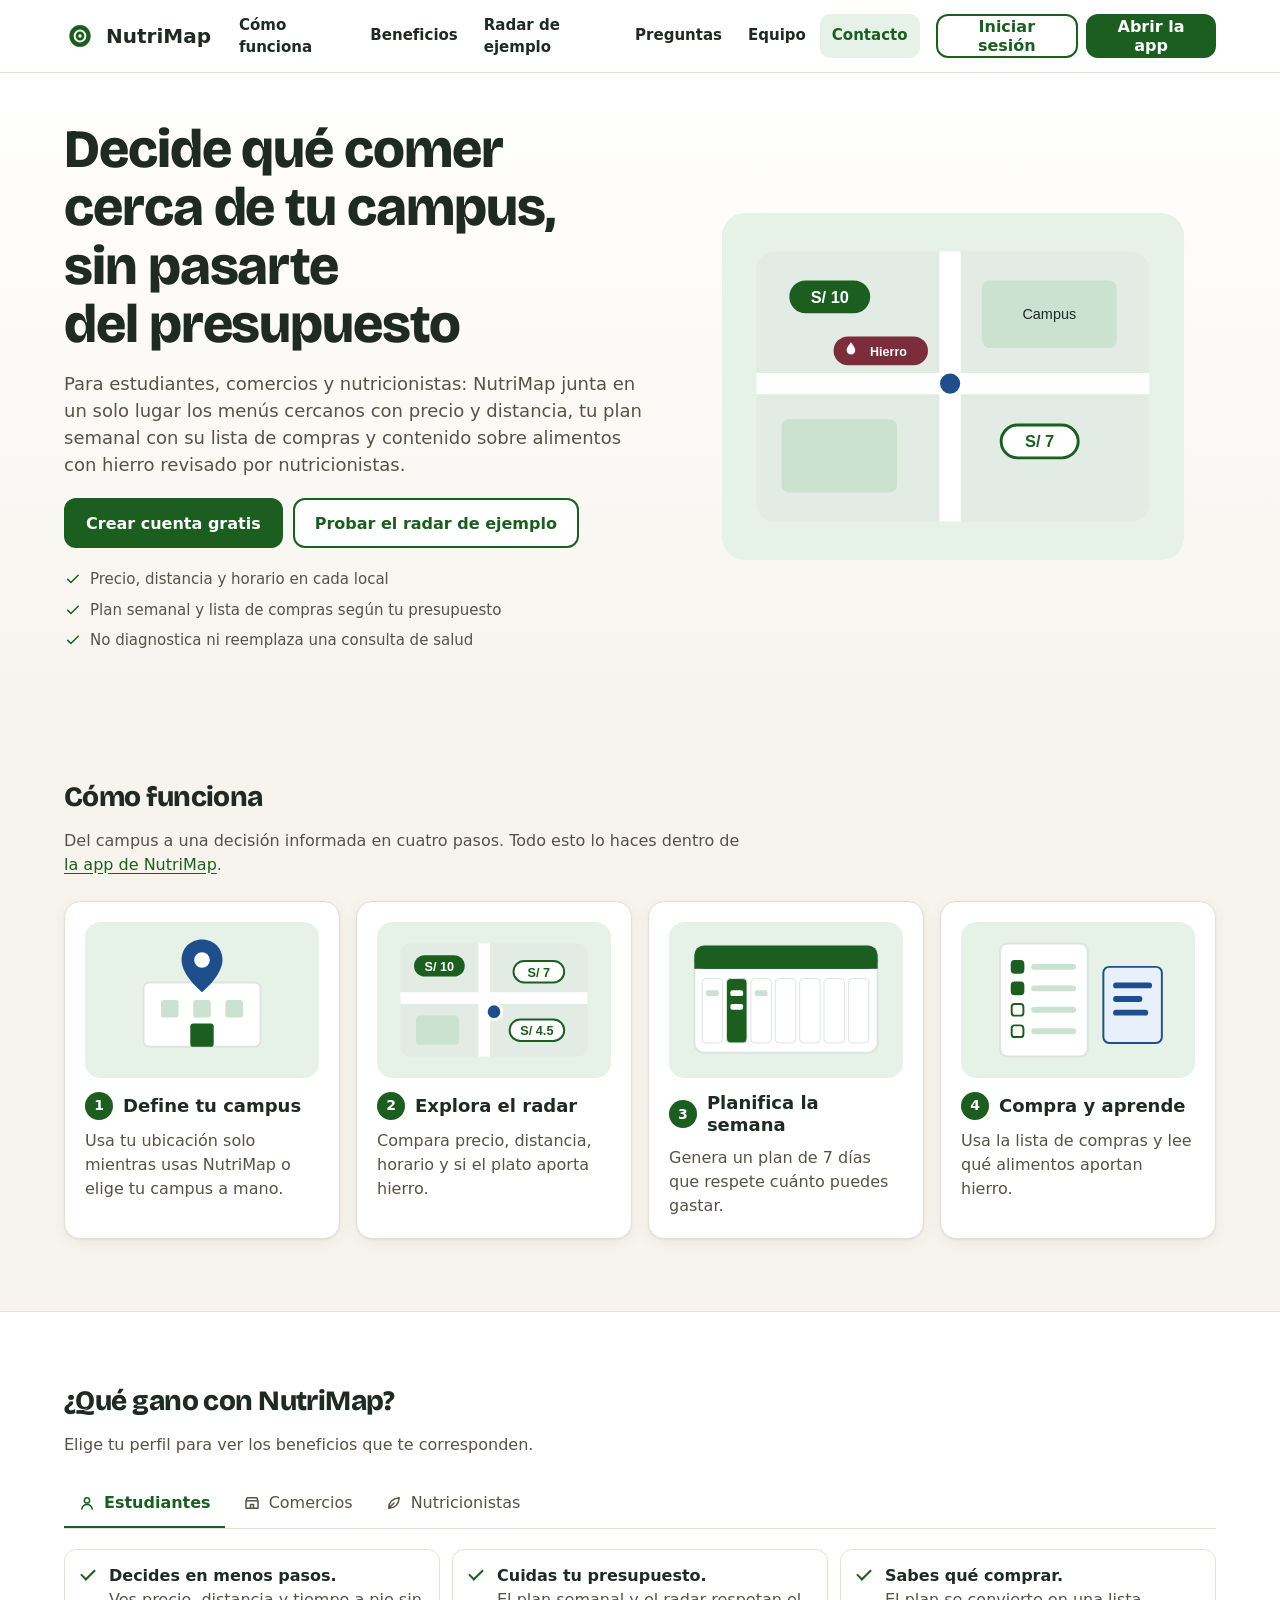
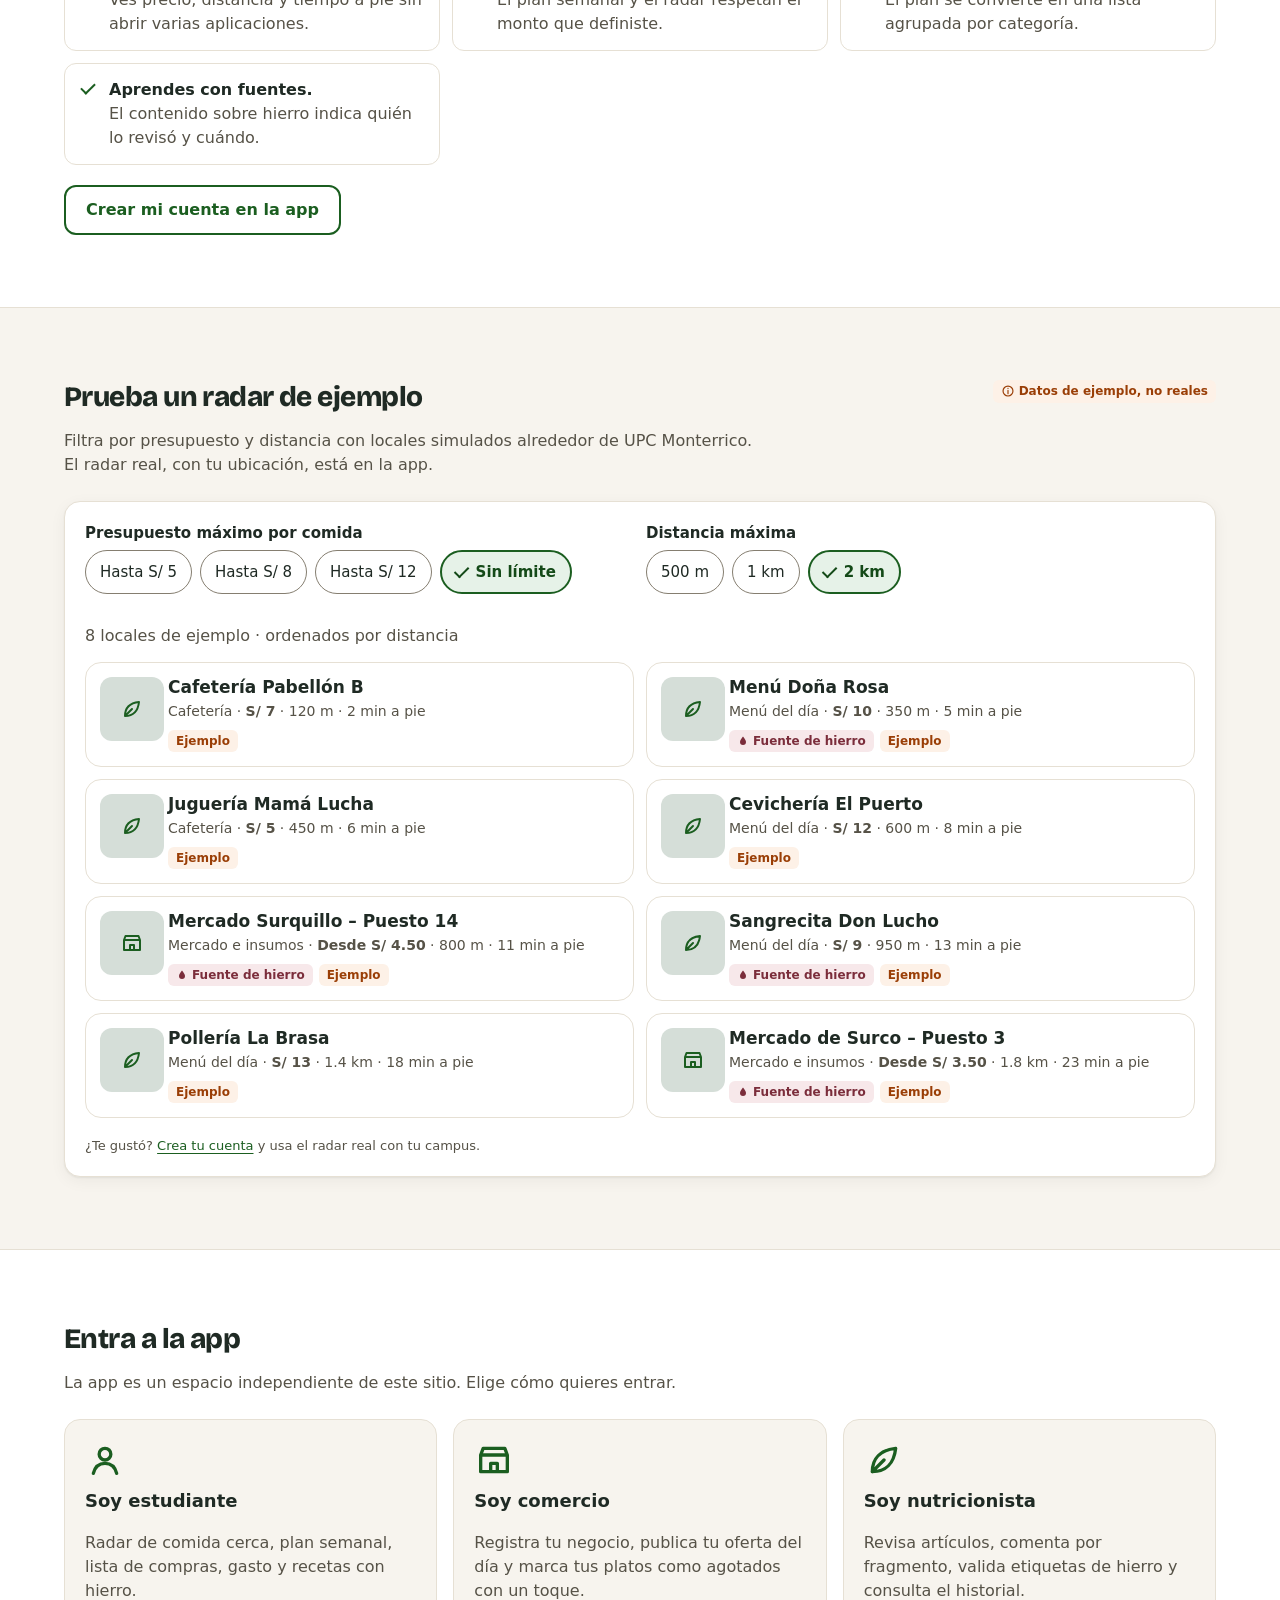
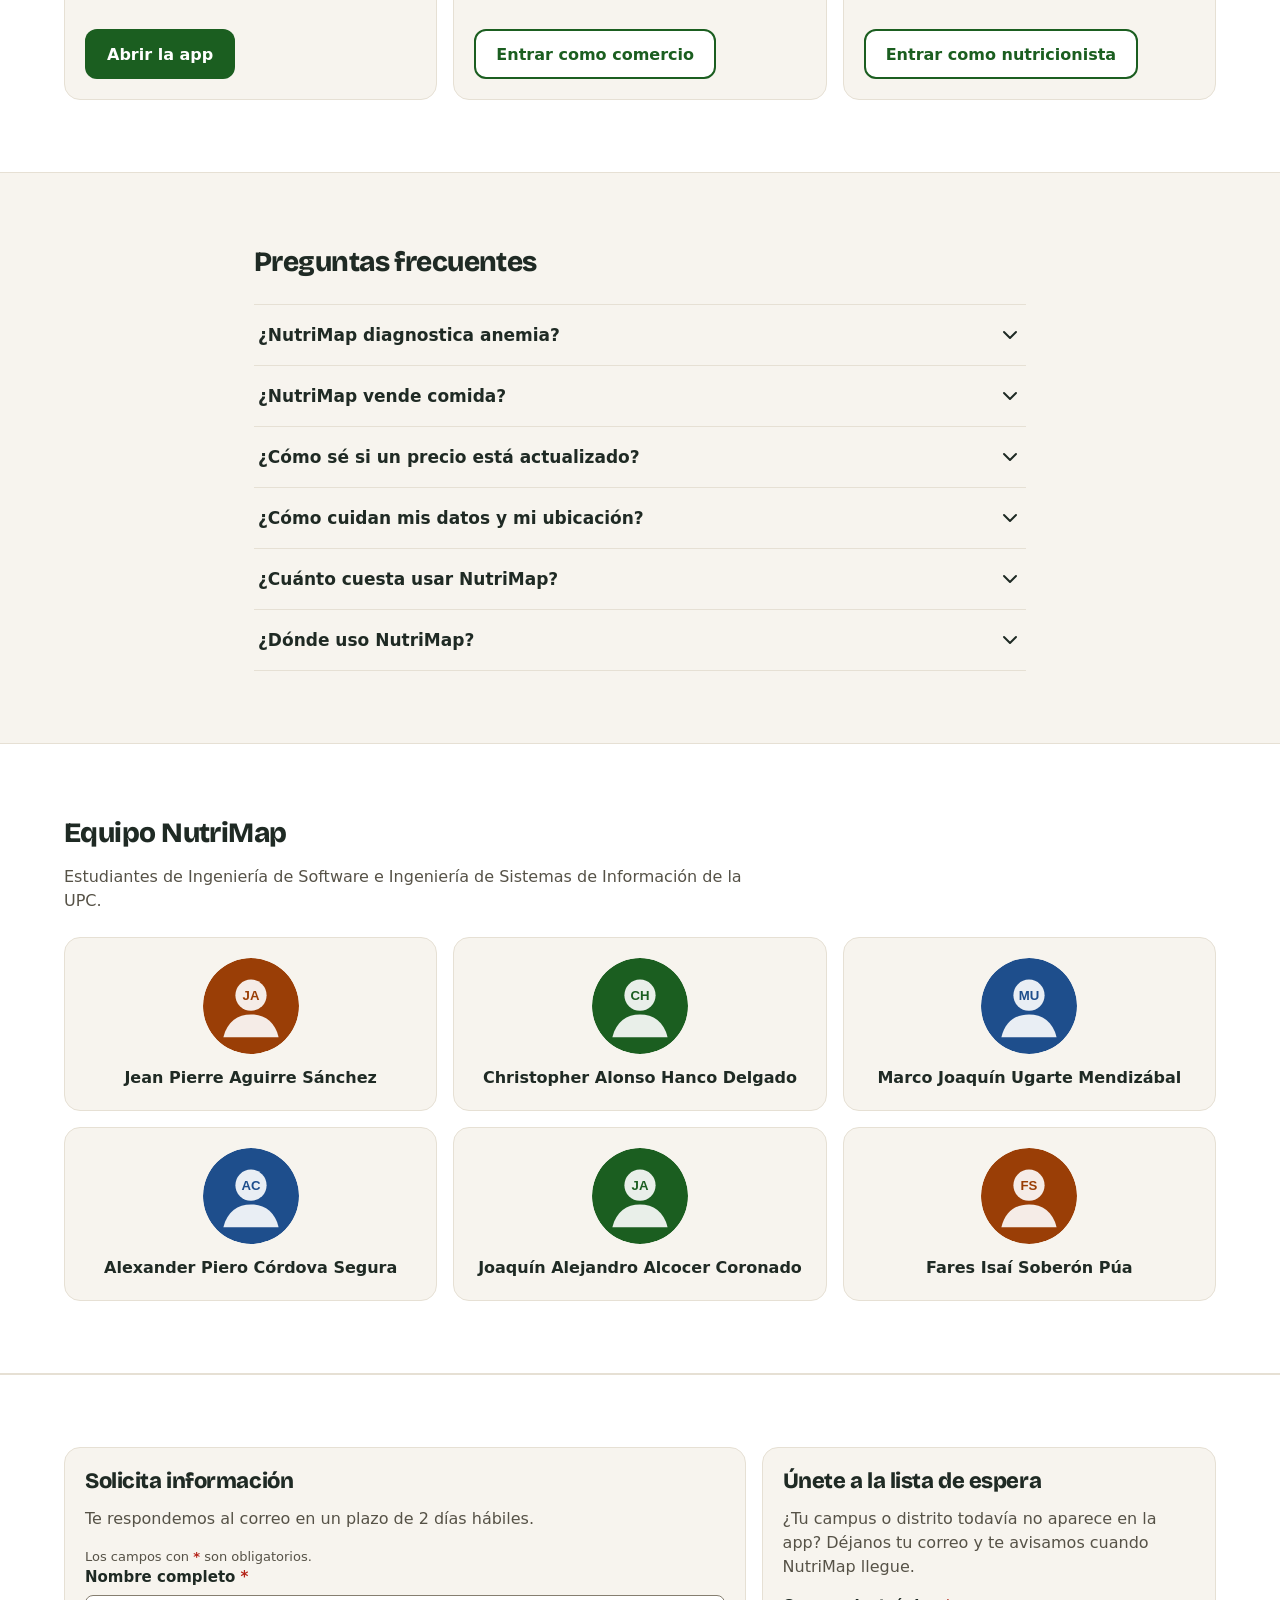
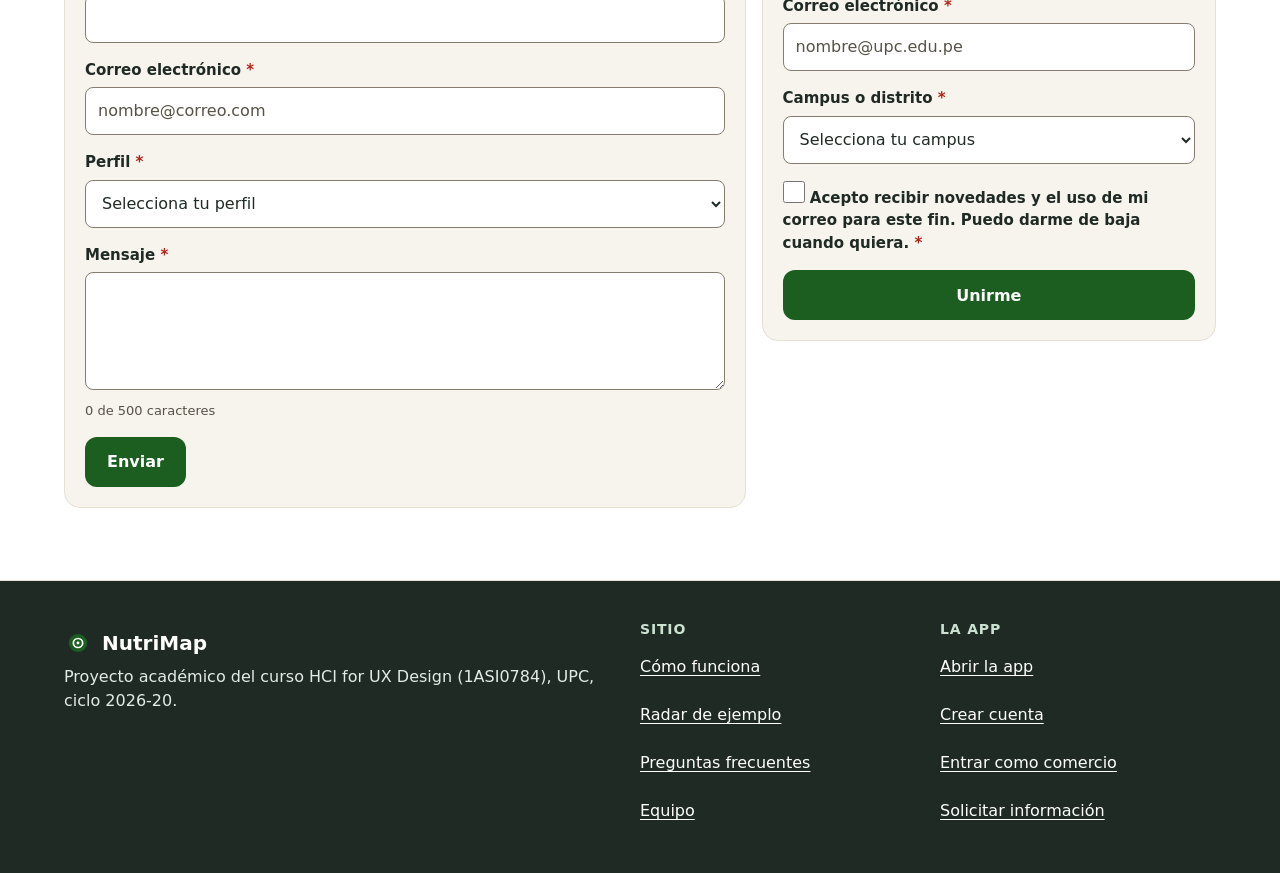
==== pages/index.html @ 286a1e02 "feat: NutriMap Estudiantil, landing y app listas para GitHub Pages" ====
<!DOCTYPE html>
<html lang="es-PE">
<head>
  <meta charset="utf-8">
  <meta name="viewport" content="width=device-width, initial-scale=1">
  <title>NutriMap Estudiantil · Come mejor cerca del campus</title>
  <meta name="description" content="NutriMap reúne precios, distancia, planificación semanal y educación sobre hierro para que los estudiantes universitarios decidan qué comer sin salirse de su presupuesto.">
  <meta name="theme-color" content="#1B5E20">
  <link rel="icon" href="../favicon.ico" sizes="any">
  <link rel="icon" href="../assets/icons/favicon.svg" type="image/svg+xml">
  <link rel="preload" href="../assets/fonts/bricolage-grotesque-latin.woff2" as="font" type="font/woff2" crossorigin>
  <link rel="stylesheet" href="../css/styles.css">
  <script defer src="../js/data.js"></script>
  <script defer src="../js/main.js"></script>
</head>
<body>
  <!-- Íconos (Material Symbols Rounded redibujados como SVG lineal de 2 px, rejilla 24 px · 4.1.3) -->
  <svg class="sprite" aria-hidden="true" focusable="false">
    <symbol id="i-menu" viewBox="0 0 24 24"><path d="M4 7h16M4 12h16M4 17h16"/></symbol>
    <symbol id="i-close" viewBox="0 0 24 24"><path d="M6 6l12 12M18 6L6 18"/></symbol>
    <symbol id="i-search" viewBox="0 0 24 24"><circle cx="11" cy="11" r="6.5"/><path d="M16 16l4 4"/></symbol>
    <symbol id="i-filter" viewBox="0 0 24 24"><path d="M4 6h16M7 12h10M10 18h4"/></symbol>
    <symbol id="i-map" viewBox="0 0 24 24"><path d="M9 5L3 7v12l6-2 6 2 6-2V5l-6 2-6-2zM9 5v12M15 7v12"/></symbol>
    <symbol id="i-list" viewBox="0 0 24 24"><path d="M9 7h11M9 12h11M9 17h11M4.5 7h.01M4.5 12h.01M4.5 17h.01"/></symbol>
    <symbol id="i-star" viewBox="0 0 24 24"><path d="M12 4l2.4 5 5.4.6-4 3.7 1.1 5.4L12 16l-4.9 2.7 1.1-5.4-4-3.7 5.4-.6z"/></symbol>
    <symbol id="i-pin" viewBox="0 0 24 24"><path d="M12 21s-6.5-5.6-6.5-11a6.5 6.5 0 0113 0c0 5.4-6.5 11-6.5 11z"/><circle cx="12" cy="10" r="2.3"/></symbol>
    <symbol id="i-clock" viewBox="0 0 24 24"><circle cx="12" cy="12" r="8"/><path d="M12 8v4.5l3 1.8"/></symbol>
    <symbol id="i-walk" viewBox="0 0 24 24"><circle cx="13" cy="4.5" r="1.6"/><path d="M10 21l2-6-2.5-2.5L11 8l3 2.5 3 1M12 15l2.5 2.5L15 21M9.5 12.5L7 11l1.5-4"/></symbol>
    <symbol id="i-check" viewBox="0 0 24 24"><path d="M5 12.5l4.2 4.2L19 7"/></symbol>
    <symbol id="i-alert" viewBox="0 0 24 24"><circle cx="12" cy="12" r="8.5"/><path d="M12 7.5v5.5M12 16.4v.1"/></symbol>
    <symbol id="i-info" viewBox="0 0 24 24"><circle cx="12" cy="12" r="8.5"/><path d="M12 11v5.5M12 7.6v.1"/></symbol>
    <symbol id="i-trash" viewBox="0 0 24 24"><path d="M5 7h14M10 7V5h4v2M7 7l1 12h8l1-12"/></symbol>
    <symbol id="i-edit" viewBox="0 0 24 24"><path d="M5 19l1-4L15.5 5.5a2 2 0 013 3L9 18l-4 1z"/></symbol>
    <symbol id="i-copy" viewBox="0 0 24 24"><rect x="8" y="8" width="11" height="11" rx="2"/><path d="M5 15V6a1 1 0 011-1h9"/></symbol>
    <symbol id="i-up" viewBox="0 0 24 24"><path d="M12 19V5M6 11l6-6 6 6"/></symbol>
    <symbol id="i-down" viewBox="0 0 24 24"><path d="M12 5v14M6 13l6 6 6-6"/></symbol>
    <symbol id="i-left" viewBox="0 0 24 24"><path d="M19 12H5M11 6l-6 6 6 6"/></symbol>
    <symbol id="i-right" viewBox="0 0 24 24"><path d="M5 12h14M13 6l6 6-6 6"/></symbol>
    <symbol id="i-plus" viewBox="0 0 24 24"><path d="M12 5v14M5 12h14"/></symbol>
    <symbol id="i-minus" viewBox="0 0 24 24"><path d="M5 12h14"/></symbol>
    <symbol id="i-chevron" viewBox="0 0 24 24"><path d="M6 9l6 6 6-6"/></symbol>
    <symbol id="i-swap" viewBox="0 0 24 24"><path d="M7 7h12l-3-3M17 17H5l3 3"/></symbol>
    <symbol id="i-external" viewBox="0 0 24 24"><path d="M14 5h5v5M19 5l-8 8M18 14v4a1 1 0 01-1 1H6a1 1 0 01-1-1V7a1 1 0 011-1h4"/></symbol>
    <symbol id="i-user" viewBox="0 0 24 24"><circle cx="12" cy="8.5" r="3.5"/><path d="M5 20c1-4 3.8-6 7-6s6 2 7 6"/></symbol>
    <symbol id="i-store" viewBox="0 0 24 24"><path d="M4 9l1.5-4h13L20 9M4 9v10h16V9M4 9h16M10 19v-5h4v5"/></symbol>
    <symbol id="i-leaf" viewBox="0 0 24 24"><path d="M5 19c0-8 5-13 14-14-1 9-6 14-14 14zM5 19l7-7"/></symbol>
    <symbol id="i-shield" viewBox="0 0 24 24"><path d="M12 3l7 3v5c0 5-3.5 8.5-7 10-3.5-1.5-7-5-7-10V6z"/><path d="M9 12l2 2 4-4"/></symbol>
    <symbol id="i-gps" viewBox="0 0 24 24"><circle cx="12" cy="12" r="3"/><circle cx="12" cy="12" r="7.5"/><path d="M12 2v2.5M12 19.5V22M2 12h2.5M19.5 12H22"/></symbol>
  </svg>

  <a class="skip-link" href="#contenido">Saltar al contenido principal</a>

  <header class="site-header">
    <div class="container header-inner">
      <a class="brand" href="#inicio" aria-label="NutriMap Estudiantil, ir al inicio">
        <img src="../assets/images/logo.svg" alt="" width="32" height="32">
        <span>NutriMap</span>
      </a>

      <button class="menu-toggle" type="button" aria-expanded="false" aria-controls="menu-principal">
        <svg class="icon" aria-hidden="true"><use href="#i-menu"/></svg>
        <span class="menu-toggle-label">Menú</span>
      </button>

      <nav id="menu-principal" class="main-nav" aria-label="Principal">
        <ul>
          <li><a href="#como-funciona">Cómo funciona</a></li>
          <li><a href="#beneficios">Beneficios</a></li>
          <li><a href="#radar">Radar de ejemplo</a></li>
          <li><a href="#faq">Preguntas</a></li>
          <li><a href="#equipo">Equipo</a></li>
          <li><a href="#contacto">Contacto</a></li>
        </ul>
        <div class="nav-actions">
          <a class="btn btn-secondary btn-compact" href="../app/index.html#/ingresar">Iniciar sesión</a>
          <a class="btn btn-primary btn-compact" href="../app/index.html">Abrir la app</a>
        </div>
      </nav>
    </div>
  </header>

  <main id="contenido" tabindex="-1">

    <!-- US37 · Propuesta de valor -->
    <section id="inicio" class="hero" aria-labelledby="hero-title" data-hu="US37">
      <div class="container hero-inner">
        <div class="hero-copy">
          <h1 id="hero-title">Decide qué comer cerca de tu campus, sin pasarte del presupuesto</h1>
          <p class="lead">Para estudiantes, comercios y nutricionistas: NutriMap junta en un solo lugar los menús cercanos con precio y distancia, tu plan semanal con su lista de compras y contenido sobre alimentos con hierro revisado por nutricionistas.</p>
          <div class="hero-actions">
            <a class="btn btn-primary" href="../app/index.html#/registro">Crear cuenta gratis</a>
            <a class="btn btn-secondary" href="#radar">Probar el radar de ejemplo</a>
          </div>
          <ul class="hero-points">
            <li><svg class="icon icon-sm" aria-hidden="true"><use href="#i-check"/></svg>Precio, distancia y horario en cada local</li>
            <li><svg class="icon icon-sm" aria-hidden="true"><use href="#i-check"/></svg>Plan semanal y lista de compras según tu presupuesto</li>
            <li><svg class="icon icon-sm" aria-hidden="true"><use href="#i-check"/></svg>No diagnostica ni reemplaza una consulta de salud</li>
          </ul>
        </div>
        <img class="hero-art" src="../assets/images/hero-ilustracion.svg" width="480" height="360"
             alt="Mapa alrededor del campus con locales marcados por su precio, S/ 10 y S/ 7, una etiqueta de hierro y tu ubicación en el centro.">
      </div>
    </section>

    <!-- US38 · Cómo funciona -->
    <section id="como-funciona" class="section" aria-labelledby="como-title" data-hu="US38">
      <div class="container">
        <header class="section-head">
          <h2 id="como-title">Cómo funciona</h2>
          <p>Del campus a una decisión informada en cuatro pasos. Todo esto lo haces dentro de <a href="../app/index.html">la app de NutriMap</a>.</p>
        </header>
        <ol class="steps">
          <li class="step card">
            <img src="../assets/images/paso-1-campus.svg" width="240" height="160" loading="lazy" alt="Pin de ubicación sobre el edificio del campus.">
            <h3><span class="step-num" aria-hidden="true">1</span>Define tu campus</h3>
            <p>Usa tu ubicación solo mientras usas NutriMap o elige tu campus a mano.</p>
          </li>
          <li class="step card">
            <img src="../assets/images/paso-2-radar.svg" width="240" height="160" loading="lazy" alt="Mapa con locales cercanos marcados por su precio: S/ 10, S/ 7 y S/ 4.50.">
            <h3><span class="step-num" aria-hidden="true">2</span>Explora el radar</h3>
            <p>Compara precio, distancia, horario y si el plato aporta hierro.</p>
          </li>
          <li class="step card">
            <img src="../assets/images/paso-3-plan.svg" width="240" height="160" loading="lazy" alt="Calendario semanal con el martes resaltado y comidas en cada día.">
            <h3><span class="step-num" aria-hidden="true">3</span>Planifica la semana</h3>
            <p>Genera un plan de 7 días que respete cuánto puedes gastar.</p>
          </li>
          <li class="step card">
            <img src="../assets/images/paso-4-compra.svg" width="240" height="160" loading="lazy" alt="Lista de compras con dos productos marcados y un artículo educativo al lado.">
            <h3><span class="step-num" aria-hidden="true">4</span>Compra y aprende</h3>
            <p>Usa la lista de compras y lee qué alimentos aportan hierro.</p>
          </li>
        </ol>
      </div>
    </section>

    <!-- US39 · Beneficios por perfil -->
    <section id="beneficios" class="section section-alt" aria-labelledby="beneficios-title" data-hu="US39">
      <div class="container">
        <header class="section-head">
          <h2 id="beneficios-title">¿Qué gano con NutriMap?</h2>
          <p>Elige tu perfil para ver los beneficios que te corresponden.</p>
        </header>
        <div class="tabs" data-tabs>
          <div class="tablist" role="tablist" aria-label="Perfil">
            <button role="tab" id="tab-est" aria-controls="panel-est" aria-selected="true">
              <svg class="icon icon-sm" aria-hidden="true"><use href="#i-user"/></svg>Estudiantes</button>
            <button role="tab" id="tab-com" aria-controls="panel-com" aria-selected="false" tabindex="-1">
              <svg class="icon icon-sm" aria-hidden="true"><use href="#i-store"/></svg>Comercios</button>
            <button role="tab" id="tab-nut" aria-controls="panel-nut" aria-selected="false" tabindex="-1">
              <svg class="icon icon-sm" aria-hidden="true"><use href="#i-leaf"/></svg>Nutricionistas</button>
          </div>
          <div role="tabpanel" id="panel-est" aria-labelledby="tab-est" tabindex="0" class="tabpanel">
            <ul class="benefits">
              <li><strong>Decides en menos pasos.</strong> Ves precio, distancia y tiempo a pie sin abrir varias aplicaciones.</li>
              <li><strong>Cuidas tu presupuesto.</strong> El plan semanal y el radar respetan el monto que definiste.</li>
              <li><strong>Sabes qué comprar.</strong> El plan se convierte en una lista agrupada por categoría.</li>
              <li><strong>Aprendes con fuentes.</strong> El contenido sobre hierro indica quién lo revisó y cuándo.</li>
            </ul>
            <a class="btn btn-secondary" href="../app/index.html#/registro">Crear mi cuenta en la app</a>
          </div>
          <div role="tabpanel" id="panel-com" aria-labelledby="tab-com" tabindex="0" class="tabpanel" hidden>
            <ul class="benefits">
              <li><strong>Te encuentran estudiantes cercanos.</strong> Tu local aparece en el radar con precio y distancia.</li>
              <li><strong>Actualizas desde el celular.</strong> Cambias menú, precio y disponibilidad en un solo formulario.</li>
              <li><strong>Avisas cuando se acaba un plato.</strong> Lo marcas como agotado con un toque.</li>
              <li><strong>Corriges datos reportados.</strong> Recibes los reportes de los estudiantes para mantener tu ficha al día.</li>
            </ul>
            <a class="btn btn-secondary" href="../app/index.html#/acceso-rol?r=com">Entrar como comercio</a>
          </div>
          <div role="tabpanel" id="panel-nut" aria-labelledby="tab-nut" tabindex="0" class="tabpanel" hidden>
            <ul class="benefits">
              <li><strong>Revisas antes de publicar.</strong> Ningún contenido educativo sale sin tu aprobación.</li>
              <li><strong>Validas las etiquetas de hierro.</strong> Solo los platos aprobados muestran “Fuente de hierro”.</li>
              <li><strong>Mantienes los límites claros.</strong> Cada artículo lleva el aviso de que NutriMap no diagnostica.</li>
            </ul>
            <a class="btn btn-secondary" href="../app/index.html#/acceso-rol?r=rev">Entrar como nutricionista</a>
          </div>
        </div>
      </div>
    </section>

    <!-- US40 · Radar de ejemplo -->
    <section id="radar" class="section" aria-labelledby="radar-title" data-hu="US40">
      <div class="container">
        <header class="section-head section-head-row">
          <div>
            <h2 id="radar-title">Prueba un radar de ejemplo</h2>
            <p>Filtra por presupuesto y distancia con locales simulados alrededor de UPC Monterrico. El radar real, con tu ubicación, está en la app.</p>
          </div>
          <span class="badge badge-warning"><svg class="icon icon-sm" aria-hidden="true"><use href="#i-info"/></svg>Datos de ejemplo, no reales</span>
        </header>
        <div class="card demo-radar">
          <div class="demo-filters">
            <fieldset class="field">
              <legend>Presupuesto máximo por comida</legend>
              <div class="chip-group" data-demo-group="price">
                <button type="button" class="chip" data-value="5" aria-pressed="false">Hasta S/ 5</button>
                <button type="button" class="chip" data-value="8" aria-pressed="false">Hasta S/ 8</button>
                <button type="button" class="chip" data-value="12" aria-pressed="false">Hasta S/ 12</button>
                <button type="button" class="chip" data-value="" aria-pressed="true">Sin límite</button>
              </div>
            </fieldset>
            <fieldset class="field">
              <legend>Distancia máxima</legend>
              <div class="chip-group" data-demo-group="distance">
                <button type="button" class="chip" data-value="500" aria-pressed="false">500 m</button>
                <button type="button" class="chip" data-value="1000" aria-pressed="false">1 km</button>
                <button type="button" class="chip" data-value="2000" aria-pressed="true">2 km</button>
              </div>
            </fieldset>
          </div>
          <p class="results-count" data-demo-count aria-live="polite"></p>
          <ul class="place-list demo-list" data-demo-list></ul>
          <div class="empty-state" data-demo-empty hidden>
            <svg class="icon icon-lg" aria-hidden="true"><use href="#i-search"/></svg>
            <p data-demo-empty-text></p>
            <div class="empty-actions"><button type="button" class="btn btn-primary btn-compact" data-demo-reset>Restablecer filtro</button></div>
          </div>
          <p class="hint">¿Te gustó? <a href="../app/index.html#/registro">Crea tu cuenta</a> y usa el radar real con tu campus.</p>
        </div>
      </div>
    </section>

    <!-- Acceso a la app (espacio aparte de la landing) -->
    <section id="app" class="section section-alt" aria-labelledby="app-title" data-hu="US37">
      <div class="container">
        <header class="section-head">
          <h2 id="app-title">Entra a la app</h2>
          <p>La app es un espacio independiente de este sitio. Elige cómo quieres entrar.</p>
        </header>
        <ul class="app-entries">
          <li class="card entry">
            <svg class="icon icon-lg" aria-hidden="true"><use href="#i-user"/></svg>
            <h3>Soy estudiante</h3>
            <p>Radar de comida cerca, plan semanal, lista de compras, gasto y recetas con hierro.</p>
            <a class="btn btn-primary" href="../app/index.html">Abrir la app</a>
          </li>
          <li class="card entry">
            <svg class="icon icon-lg" aria-hidden="true"><use href="#i-store"/></svg>
            <h3>Soy comercio</h3>
            <p>Registra tu negocio, publica tu oferta del día y marca tus platos como agotados con un toque.</p>
            <a class="btn btn-secondary" href="../app/index.html#/acceso-rol?r=com">Entrar como comercio</a>
          </li>
          <li class="card entry">
            <svg class="icon icon-lg" aria-hidden="true"><use href="#i-leaf"/></svg>
            <h3>Soy nutricionista</h3>
            <p>Revisa artículos, comenta por fragmento, valida etiquetas de hierro y consulta el historial.</p>
            <a class="btn btn-secondary" href="../app/index.html#/acceso-rol?r=rev">Entrar como nutricionista</a>
          </li>
        </ul>
      </div>
    </section>

    <!-- US43 · Preguntas frecuentes -->
    <section id="faq" class="section" aria-labelledby="faq-title" data-hu="US43">
      <div class="container narrow">
        <header class="section-head">
          <h2 id="faq-title">Preguntas frecuentes</h2>
        </header>
        <div class="accordion" data-accordion>
          <h3><button type="button" aria-expanded="false" aria-controls="faq-1" id="faq-1-btn">¿NutriMap diagnostica anemia?<svg class="icon" aria-hidden="true"><use href="#i-chevron"/></svg></button></h3>
          <div id="faq-1" role="region" aria-labelledby="faq-1-btn" class="accordion-panel" hidden>
            <p>No. NutriMap ofrece información educativa sobre alimentos con hierro y no diagnostica, no reemplaza una evaluación clínica ni recomienda suplementos. Si tienes síntomas, acude a un profesional de salud.</p>
          </div>
          <h3><button type="button" aria-expanded="false" aria-controls="faq-2" id="faq-2-btn">¿NutriMap vende comida?<svg class="icon" aria-hidden="true"><use href="#i-chevron"/></svg></button></h3>
          <div id="faq-2" role="region" aria-labelledby="faq-2-btn" class="accordion-panel" hidden>
            <p>No. Reúne información que publican los comercios y reportan los estudiantes. Compras directamente en el local o el mercado.</p>
          </div>
          <h3><button type="button" aria-expanded="false" aria-controls="faq-3" id="faq-3-btn">¿Cómo sé si un precio está actualizado?<svg class="icon" aria-hidden="true"><use href="#i-chevron"/></svg></button></h3>
          <div id="faq-3" role="region" aria-labelledby="faq-3-btn" class="accordion-panel" hidden>
            <p>Cada local muestra cuándo se actualizó por última vez. Si algo no coincide, puedes reportarlo desde su ficha.</p>
          </div>
          <h3><button type="button" aria-expanded="false" aria-controls="faq-4" id="faq-4-btn">¿Cómo cuidan mis datos y mi ubicación?<svg class="icon" aria-hidden="true"><use href="#i-chevron"/></svg></button></h3>
          <div id="faq-4" role="region" aria-labelledby="faq-4-btn" class="accordion-panel" hidden>
            <p>Pedimos consentimiento antes de guardar tus datos, usamos la ubicación solo mientras usas la app y puedes eliminar tu cuenta en cualquier momento.</p>
          </div>
          <h3><button type="button" aria-expanded="false" aria-controls="faq-5" id="faq-5-btn">¿Cuánto cuesta usar NutriMap?<svg class="icon" aria-hidden="true"><use href="#i-chevron"/></svg></button></h3>
          <div id="faq-5" role="region" aria-labelledby="faq-5-btn" class="accordion-panel" hidden>
            <p>Para estudiantes es gratuito. Los comercios pueden registrarse y publicar su oferta sin costo durante el piloto.</p>
          </div>
          <h3><button type="button" aria-expanded="false" aria-controls="faq-6" id="faq-6-btn">¿Dónde uso NutriMap?<svg class="icon" aria-hidden="true"><use href="#i-chevron"/></svg></button></h3>
          <div id="faq-6" role="region" aria-labelledby="faq-6-btn" class="accordion-panel" hidden>
            <p>En la app web de NutriMap, que es un espacio aparte de este sitio. Desde aquí puedes abrirla con el botón «Abrir la app» y entrar como estudiante, comercio o nutricionista.</p>
          </div>
        </div>
      </div>
    </section>

    <!-- US44 · Equipo (no cuenta dentro de las 30 HU core) -->
    <section id="equipo" class="section section-alt" aria-labelledby="equipo-title" data-hu="US44">
      <div class="container">
        <header class="section-head">
          <h2 id="equipo-title">Equipo NutriMap</h2>
          <p>Estudiantes de Ingeniería de Software e Ingeniería de Sistemas de Información de la UPC.</p>
        </header>
        <ul class="team">
          <li class="card member"><img src="../assets/images/equipo/aguirre.svg" width="96" height="96" loading="lazy" alt=""><h3>Jean Pierre Aguirre Sánchez</h3></li>
          <li class="card member"><img src="../assets/images/equipo/hanco.svg" width="96" height="96" loading="lazy" alt=""><h3>Christopher Alonso Hanco Delgado</h3></li>
          <li class="card member"><img src="../assets/images/equipo/ugarte.svg" width="96" height="96" loading="lazy" alt=""><h3>Marco Joaquín Ugarte Mendizábal</h3></li>
          <li class="card member"><img src="../assets/images/equipo/cordova.svg" width="96" height="96" loading="lazy" alt=""><h3>Alexander Piero Córdova Segura</h3></li>
          <li class="card member"><img src="../assets/images/equipo/alcocer.svg" width="96" height="96" loading="lazy" alt=""><h3>Joaquín Alejandro Alcocer Coronado</h3></li>
          <li class="card member"><img src="../assets/images/equipo/soberon.svg" width="96" height="96" loading="lazy" alt=""><h3>Fares Isaí Soberón Púa</h3></li>
        </ul>
      </div>
    </section>

    <!-- US41 · Solicitud de información · US42 · Lista de espera -->
    <section id="contacto" class="section section-alt" aria-labelledby="contacto-title" data-hu="US41 US42">
      <div class="container contact-layout">
        <div class="card">
          <h2 id="contacto-title">Solicita información</h2>
          <p class="muted">Te respondemos al correo en un plazo de 2 días hábiles.</p>
          <form data-contact-form novalidate>
            <p class="hint">Los campos con <span class="req">*</span> son obligatorios.</p>
            <div class="field">
              <label for="ct-name">Nombre completo <span class="req" aria-hidden="true">*</span></label>
              <input id="ct-name" name="name" type="text" required aria-required="true" autocomplete="name" aria-describedby="ct-name-error">
              <p id="ct-name-error" class="error-msg" hidden></p>
            </div>
            <div class="field">
              <label for="ct-email">Correo electrónico <span class="req" aria-hidden="true">*</span></label>
              <input id="ct-email" name="email" type="email" required aria-required="true" autocomplete="email" placeholder="nombre@correo.com" aria-describedby="ct-email-error">
              <p id="ct-email-error" class="error-msg" hidden></p>
            </div>
            <div class="field">
              <label for="ct-profile">Perfil <span class="req" aria-hidden="true">*</span></label>
              <select id="ct-profile" name="profile" required aria-required="true" aria-describedby="ct-profile-error">
                <option value="">Selecciona tu perfil</option>
                <option value="estudiante">Estudiante</option>
                <option value="comercio">Comercio</option>
                <option value="nutricionista">Nutricionista o bienestar</option>
                <option value="otro">Otro</option>
              </select>
              <p id="ct-profile-error" class="error-msg" hidden></p>
            </div>
            <div class="field">
              <label for="ct-msg">Mensaje <span class="req" aria-hidden="true">*</span></label>
              <textarea id="ct-msg" name="message" rows="4" required aria-required="true" maxlength="500" aria-describedby="ct-msg-count ct-msg-error"></textarea>
              <p id="ct-msg-count" class="hint">0 de 500 caracteres</p>
              <p id="ct-msg-error" class="error-msg" hidden></p>
            </div>
            <button class="btn btn-primary" type="submit">Enviar</button>
            <div class="form-success" data-contact-success role="status" hidden></div>
          </form>
        </div>

        <div class="card waitlist" id="lista-espera" tabindex="-1">
          <h2>Únete a la lista de espera</h2>
          <p class="muted">¿Tu campus o distrito todavía no aparece en la app? Déjanos tu correo y te avisamos cuando NutriMap llegue.</p>
          <form data-waitlist-form novalidate>
            <div class="field">
              <label for="wl-email">Correo electrónico <span class="req" aria-hidden="true">*</span></label>
              <input id="wl-email" name="email" type="email" required aria-required="true" autocomplete="email" placeholder="nombre@upc.edu.pe" aria-describedby="wl-email-error">
              <p id="wl-email-error" class="error-msg" hidden></p>
            </div>
            <div class="field">
              <label for="wl-campus">Campus o distrito <span class="req" aria-hidden="true">*</span></label>
              <select id="wl-campus" name="campus" required aria-required="true" data-campus-select data-placeholder="Selecciona tu campus" aria-describedby="wl-campus-error"></select>
              <p id="wl-campus-error" class="error-msg" hidden></p>
            </div>
            <div class="field">
              <label class="check"><input type="checkbox" name="consent" required aria-required="true" aria-describedby="wl-consent-error">
                <span>Acepto recibir novedades y el uso de mi correo para este fin. Puedo darme de baja cuando quiera. <span class="req" aria-hidden="true">*</span></span></label>
              <p id="wl-consent-error" class="error-msg" hidden></p>
            </div>
            <button class="btn btn-primary btn-block" type="submit">Unirme</button>
            <div class="form-success" data-waitlist-success role="status" hidden></div>
          </form>
        </div>
      </div>
    </section>
  </main>

  <footer class="site-footer">
    <div class="container footer-inner">
      <div>
        <a class="brand brand-footer" href="#inicio"><img src="../assets/images/logo.svg" alt="" width="28" height="28"><span>NutriMap</span></a>
        <p>Proyecto académico del curso HCI for UX Design (1ASI0784), UPC, ciclo 2026-20.</p>
      </div>
      <nav aria-label="Pie de página">
        <h2 class="footer-title">Sitio</h2>
        <ul>
          <li><a href="#como-funciona">Cómo funciona</a></li>
          <li><a href="#radar">Radar de ejemplo</a></li>
          <li><a href="#faq">Preguntas frecuentes</a></li>
          <li><a href="#equipo">Equipo</a></li>
        </ul>
      </nav>
      <nav aria-label="La app">
        <h2 class="footer-title">La app</h2>
        <ul>
          <li><a href="../app/index.html">Abrir la app</a></li>
          <li><a href="../app/index.html#/registro">Crear cuenta</a></li>
          <li><a href="../app/index.html#/acceso-rol?r=com">Entrar como comercio</a></li>
          <li><a href="#contacto">Solicitar información</a></li>
        </ul>
      </nav>
    </div>
  </footer>

  <div class="snackbar" role="status" aria-live="polite" data-snackbar hidden>
    <span data-snackbar-text></span>
    <button type="button" class="icon-btn icon-btn-inverse" data-snackbar-close aria-label="Cerrar aviso"><svg class="icon icon-sm" aria-hidden="true"><use href="#i-close"/></svg></button>
  </div>
  <div class="sr-only" aria-live="polite" data-announcer></div>

  <noscript><p class="noscript">Activa JavaScript para usar el radar de ejemplo y los formularios. El resto del contenido se puede leer sin él.</p></noscript>
</body>
</html>
---- css/styles.css ----
/* NutriMap Estudiantil · Landing Page
   Tokens tomados de la guía de estilos (Capítulo IV, 4.1).
   Mobile first: 360 px base, 768 px tablet, 1024 px y 1440 px escritorio. */

:root {
  --primary-700: #1B5E20;
  --primary-800: #144A18;
  --primary-50: #E6F2E8;
  /* Hierro: vino oscuro, distinto del rojo de error; siempre con la gota y la palabra «hierro» (igual que la app) */
  --fe: #7B2D3B;
  --fe-bg: #F7E8EA;
  --text: #1F2A24;
  --text-2: #565247;
  --border-control: #857E70;
  --divider: #E6E0D4;
  --bg: #F7F4EE;
  --surface: #FFFFFF;
  --neutral-100: #EFEBE3;
  --info: #1E4E8C;
  --info-bg: #E8F0FB;
  --warning: #9A3E06;
  --warning-bg: #FDF1E7;
  --error: #B42318;
  --error-bg: #FDECEA;
  --map-street: #FFFFFF;
  --map-ground: #E3EBE5;
  --map-park: #CBE2D0;
  --map-building: #D5DED8;
  --overlay: rgba(15, 26, 20, .55);

  --focus: 0 0 0 3px var(--surface), 0 0 0 6px var(--info);
  --radius-sm: 8px;
  --radius: 12px;
  --radius-card: 16px;
  --shadow: 0 1px 2px rgba(15, 26, 20, .06), 0 4px 16px rgba(15, 26, 20, .05);

  /* Titulares: Bricolage Grotesque (OFL), alojada en assets/fonts. Texto: Inter */
  --font-display: "Bricolage Grotesque", "Inter", "Segoe UI", system-ui, sans-serif;
  --font: "Inter", "Segoe UI", system-ui, -apple-system, Roboto, "Helvetica Neue", Arial, sans-serif;
  --fs-body: 16px;
  --fs-small: 14px;
  --fs-help: 13px;
  --fs-label: 12px;
  --fs-h1: 28px;
  --fs-h2: 24px;
  --fs-h3: 18px;
  --container: 1200px;
  --gutter: 16px;
  --header-h: 64px;
}

/* ---------- Base ---------- */
*, *::before, *::after { box-sizing: border-box; }
html { scroll-behavior: smooth; scroll-padding-top: calc(var(--header-h) + 12px); -webkit-text-size-adjust: 100%; }
body {
  margin: 0; font-family: var(--font); font-size: var(--fs-body); line-height: 1.5;
  color: var(--text); background: var(--bg); overflow-x: hidden;
}
img { max-width: 100%; height: auto; display: block; }
@font-face { font-family: "Bricolage Grotesque"; font-style: normal; font-weight: 600 800; font-display: swap; src: url("../assets/fonts/bricolage-grotesque-latin.woff2") format("woff2"); }
h1, h2, h3, h4 { line-height: 1.25; margin: 0 0 .5em; font-weight: 700; }
h1, h2 { font-family: var(--font-display); font-weight: 800; letter-spacing: -0.02em; font-optical-sizing: auto; text-wrap: balance; }
.footer-title { font-family: var(--font); letter-spacing: 0; }
h1 { font-size: var(--fs-h1); }
h2 { font-size: var(--fs-h2); }
h3 { font-size: var(--fs-h3); }
h4 { font-size: 16px; }
p { margin: 0 0 1em; }
ul, ol { padding: 0; margin: 0; list-style: none; }
a { color: var(--primary-700); text-underline-offset: 3px; }
a:hover { color: var(--primary-800); }
button, input, select, textarea { font: inherit; color: inherit; }
button { cursor: pointer; }
:focus-visible { outline: none; box-shadow: var(--focus); border-radius: 6px; }
[hidden] { display: none !important; }
.sprite { display: none; }
.sr-only {
  position: absolute !important; width: 1px; height: 1px; padding: 0; margin: -1px;
  overflow: hidden; clip: rect(0 0 0 0); white-space: nowrap; border: 0;
}
.container { width: 100%; max-width: var(--container); margin: 0 auto; padding: 0 var(--gutter); }
.narrow { max-width: 820px; }
.muted { color: var(--text-2); }
.hint { color: var(--text-2); font-size: var(--fs-help); font-weight: 500; margin: 4px 0 0; }
.req { color: var(--error); font-weight: 700; }
main:focus { outline: none; }

.icon { width: 24px; height: 24px; flex: none; fill: none; stroke: currentColor; stroke-width: 2; stroke-linecap: round; stroke-linejoin: round; }
.icon-sm { width: 18px; height: 18px; }
.icon-lg { width: 40px; height: 40px; color: var(--text-2); }

.skip-link {
  position: absolute; left: 12px; top: -80px; z-index: 100; background: var(--surface);
  color: var(--primary-700); padding: 12px 16px; border: 2px solid var(--info); border-radius: var(--radius-sm); font-weight: 600;
}
.skip-link:focus { top: 12px; }

/* ---------- Botones (4.1.4) ---------- */
.btn {
  display: inline-flex; align-items: center; justify-content: center; gap: 8px;
  min-height: 50px; padding: 0 20px; border-radius: var(--radius); border: 2px solid transparent;
  font-weight: 600; font-size: 16px; text-decoration: none; line-height: 1.2; text-align: center;
  transition: background-color .15s, border-color .15s;
}
.btn-compact { min-height: 44px; padding: 0 14px; }
.btn-block { width: 100%; }
.btn-primary { background: var(--primary-700); color: #fff; }
.btn-primary:hover { background: var(--primary-800); color: #fff; }
.btn-secondary { background: var(--surface); color: var(--primary-700); border-color: var(--primary-700); }
.btn-secondary:hover { background: var(--primary-50); color: var(--primary-800); }
.btn-danger { background: var(--error); color: #fff; }
.btn-danger:hover { background: #8F1C13; }
.btn:disabled, .btn[aria-disabled="true"] { background: var(--neutral-100); color: var(--text-2); border-color: var(--divider); cursor: not-allowed; }
.btn-link {
  background: none; border: 0; padding: 10px 4px; min-height: 44px; color: var(--primary-700);
  font-weight: 600; text-decoration: underline; display: inline-flex; align-items: center; gap: 6px;
}
.btn-link-inverse { color: #B9E4BE; }
.btn-row { display: flex; flex-wrap: wrap; gap: 12px; margin-top: 16px; }
.icon-btn {
  display: inline-grid; place-items: center; width: 48px; height: 48px; border-radius: var(--radius);
  border: 1px solid var(--border-control); background: var(--surface); color: var(--text);
}
.icon-btn:hover { background: var(--neutral-100); }
.icon-btn-inverse { background: transparent; border-color: transparent; color: #fff; width: 44px; height: 44px; }
.icon-btn-inverse:hover { background: rgba(255,255,255,.12); }
.link-like { color: var(--primary-700); text-decoration: underline; font-weight: 600; }

/* ---------- Chips y badges ---------- */
.chip-group { display: flex; flex-wrap: wrap; gap: 8px; }
.chip {
  display: inline-flex; align-items: center; gap: 6px; min-height: 44px; padding: 0 14px;
  border-radius: 999px; border: 1px solid var(--border-control); background: var(--surface);
  color: var(--text); font-weight: 500; font-size: 15px;
}
.chip:hover { background: var(--neutral-100); }
.chip[aria-pressed="true"] { background: var(--primary-50); border: 2px solid var(--primary-700); color: var(--primary-800); font-weight: 700; }
.chip[aria-pressed="true"]::before {
  content: ""; width: 14px; height: 8px; border-left: 2px solid currentColor; border-bottom: 2px solid currentColor;
  transform: rotate(-45deg) translateY(-2px);
}
.chip-remove { padding-right: 8px; }
.chip-remove .icon { width: 18px; height: 18px; }

.badge {
  display: inline-flex; align-items: center; gap: 4px; padding: 3px 8px; border-radius: 6px;
  font-size: var(--fs-label); font-weight: 600; background: var(--neutral-100); color: var(--text-2); line-height: 1.4;
}
.badge .icon { width: 14px; height: 14px; }
.badge-success { background: var(--primary-50); color: var(--primary-700); }
.badge-info { background: var(--info-bg); color: var(--info); }
.badge-fe { background: var(--fe-bg); color: var(--fe); gap: 4px; } .badge-fe svg { width: 12px; height: 12px; fill: currentColor; flex: none; }
.badge-warning { background: var(--warning-bg); color: var(--warning); }
.badge-error { background: var(--error-bg); color: var(--error); }
.badge-dot::before { content: ""; width: 7px; height: 7px; border-radius: 50%; background: currentColor; }

/* ---------- Campos (4.1.4) ---------- */
.field { margin: 0 0 16px; border: 0; padding: 0; min-width: 0; }
fieldset.field > legend, .field > label {
  display: block; font-weight: 600; font-size: 15px; margin-bottom: 6px; padding: 0;
}
input[type="text"], input[type="email"], input[type="password"], input[type="tel"], input[type="search"], select, textarea {
  width: 100%; min-height: 48px; padding: 10px 12px; border: 1px solid var(--border-control);
  border-radius: var(--radius-sm); background: var(--surface); font-size: 16px;
}
textarea { resize: vertical; min-height: 110px; }
input::placeholder, textarea::placeholder { color: var(--text-2); opacity: 1; }
input:focus-visible, select:focus-visible, textarea:focus-visible { border-color: var(--info); box-shadow: 0 0 0 3px rgba(30, 78, 140, .35); border-radius: var(--radius-sm); }
[aria-invalid="true"] { border: 2px solid var(--error) !important; }
fieldset[aria-invalid="true"], input[type="checkbox"][aria-invalid="true"] { border: 0 !important; }
input[type="checkbox"][aria-invalid="true"] { outline: 2px solid var(--error); outline-offset: 2px; }
.error-msg {
  display: flex; gap: 6px; align-items: flex-start; color: var(--error); font-size: var(--fs-help);
  font-weight: 600; margin: 6px 0 0;
}
.error-msg::before {
  content: "!"; flex: none; display: grid; place-items: center; width: 16px; height: 16px; margin-top: 1px;
  border-radius: 50%; background: var(--error); color: #fff; font-size: 11px; font-weight: 700;
}
.field-row { display: grid; gap: 0 16px; }
.input-prefix { display: flex; align-items: stretch; }
.input-prefix > span {
  display: grid; place-items: center; padding: 0 12px; border: 1px solid var(--border-control); border-right: 0;
  border-radius: var(--radius-sm) 0 0 var(--radius-sm); background: var(--neutral-100); font-weight: 600; color: var(--text-2);
}
.input-prefix input { border-radius: 0 var(--radius-sm) var(--radius-sm) 0; }
.input-icon { position: relative; flex: 1; }
.input-icon .icon { position: absolute; left: 12px; top: 50%; transform: translateY(-50%); color: var(--text-2); pointer-events: none; }
.input-icon input { padding-left: 44px; }
.input-action { position: relative; }
.input-action input { padding-right: 88px; }
.input-action .btn-link { position: absolute; right: 6px; top: 50%; transform: translateY(-50%); }
.search-row { display: flex; gap: 8px; }
.search-row > input { flex: 1; }

.check, .radio {
  display: flex; align-items: flex-start; gap: 10px; min-height: 44px; padding: 10px 0; font-weight: 500; cursor: pointer;
}
.check input, .radio input { width: 22px; height: 22px; margin: 1px 0 0; flex: none; accent-color: var(--primary-700); }
.radio .hint { display: block; }
.radio-chips { display: flex; flex-wrap: wrap; gap: 8px; }
.radio-chips label {
  position: relative; display: inline-flex; align-items: center; gap: 8px; min-height: 44px; padding: 0 14px;
  border: 1px solid var(--border-control); border-radius: 999px; background: var(--surface); font-weight: 500; cursor: pointer;
}
.radio-chips input { position: absolute; opacity: 0; width: 1px; height: 1px; }
.radio-chips label:has(input:checked) { background: var(--primary-50); border: 2px solid var(--primary-700); color: var(--primary-800); font-weight: 700; }
.radio-chips label:has(input:checked)::before {
  content: ""; width: 12px; height: 7px; border-left: 2px solid currentColor; border-bottom: 2px solid currentColor; transform: rotate(-45deg) translateY(-2px);
}
.radio-chips label:has(input:focus-visible) { box-shadow: var(--focus); }

/* Interruptor con estado en texto (no depende del color) */
.switch-row { display: flex; align-items: center; justify-content: space-between; gap: 12px; min-height: 56px; }
.switch-row label { flex: 1; font-weight: 600; font-size: 15px; }
.switch-row .hint { display: block; font-weight: 500; }
.switch {
  display: inline-flex; align-items: center; gap: 8px; min-height: 44px; padding: 0; border: 0; background: none;
  font-size: var(--fs-label); font-weight: 600; color: var(--text-2);
}
.switch::after {
  content: ""; width: 46px; height: 28px; border-radius: 999px;
  background: radial-gradient(circle at 14px 50%, #fff 9px, transparent 10px), var(--border-control);
}
.switch[aria-checked="true"] { color: var(--primary-700); }
.switch[aria-checked="true"]::after { background: radial-gradient(circle at 32px 50%, #fff 9px, transparent 10px), var(--primary-700); }

/* ---------- Tarjetas y avisos ---------- */
.card { background: var(--surface); border: 1px solid var(--divider); border-radius: var(--radius-card); padding: 20px; box-shadow: var(--shadow); }
.notice { display: flex; gap: 10px; padding: 12px 14px; border-radius: var(--radius); margin-bottom: 16px; font-size: 15px; }
.notice p { margin: 0; }
.notice-warning { background: var(--warning-bg); color: var(--warning); }
.notice-info { background: var(--info-bg); color: var(--info); }
.notice-success { background: var(--primary-50); color: var(--primary-800); }
.notice .btn-row { margin-top: 10px; }
.notice > div { flex: 1; min-width: 0; }

/* ---------- Componentes añadidos en la revisión (US10, US27, US03, US23, US09, US15, US19, US13, US31, US32) ---------- */
.loc-prompt { align-items: flex-start; }
.compare-bar {
  display: flex; flex-wrap: wrap; align-items: center; justify-content: space-between; gap: 8px 16px;
  margin: 0 0 12px; padding: 10px 14px; border: 2px solid var(--primary-700); border-radius: var(--radius); background: var(--primary-50);
}
.compare-bar p { margin: 0; font-weight: 600; color: var(--primary-800); }
.compare-bar .btn-row { margin-top: 0; align-items: center; }
.compare-btn[aria-pressed="true"] { background: var(--primary-50); border: 2px solid var(--primary-700); color: var(--primary-800); font-weight: 700; }
.compare-table-wrap { overflow-x: auto; }
.compare-table { width: 100%; border-collapse: collapse; font-size: 15px; min-width: 480px; }
.compare-table th, .compare-table td { text-align: left; vertical-align: top; padding: 10px 12px; border-bottom: 1px solid var(--divider); }
.compare-table thead th { background: var(--neutral-100); }
.compare-table tbody th { color: var(--text-2); font-weight: 700; width: 120px; }
.compare-table .badge { margin: 0 4px 4px 0; }
.budget-short { margin-top: 12px; }
.share-row { display: flex; flex-wrap: wrap; gap: 8px; margin-top: 8px; }
.favorites { margin-top: 24px; }
.favorites h3 { display: flex; align-items: center; gap: 8px; }
.fav-list { display: grid; gap: 8px; margin-top: 8px; }
.fav-list li { display: flex; flex-wrap: wrap; align-items: center; justify-content: space-between; gap: 4px 12px; padding: 10px 12px; border: 1px solid var(--divider); border-radius: var(--radius); }
.fav-list .fav-actions { display: flex; gap: 4px; }
.place-photo { margin: 0 0 12px; border-radius: var(--radius); overflow: hidden; background: var(--map-ground); }
.place-photo svg { display: block; width: 100%; height: auto; }
.place-photo figcaption { font-size: var(--fs-help); color: var(--text-2); padding: 6px 10px; background: var(--surface); }
.report { margin-top: 12px; border: 1px solid var(--divider); border-radius: var(--radius); padding: 0 14px; }
.report summary { min-height: 44px; display: flex; align-items: center; font-weight: 600; color: var(--primary-700); cursor: pointer; }
.report[open] { padding-bottom: 14px; }
.recover-demo { margin-top: 12px; padding-top: 4px; border-top: 1px dashed var(--divider); }
.dup-actions { margin-top: 4px; }
.biz-reports { margin-top: 12px; display: grid; gap: 8px; }
.biz-reports li { padding: 10px 12px; border: 1px solid var(--divider); border-radius: var(--radius); }
.biz-reports .btn-row { margin-top: 6px; }
.form-alert { padding: 12px 14px; border-radius: var(--radius); background: var(--error-bg); color: var(--error); font-weight: 600; font-size: 15px; margin: 0 0 16px; }
.form-alert.is-info { background: var(--info-bg); color: var(--info); }
.form-success {
  display: flex; gap: 10px; align-items: flex-start; margin-top: 16px; padding: 12px 14px; border-radius: var(--radius);
  background: var(--primary-50); color: var(--primary-800); font-weight: 600;
}
.form-success::before { content: "✓"; font-weight: 700; }
.empty-state { text-align: center; padding: 32px 16px; background: var(--surface); border: 1px dashed var(--border-control); border-radius: var(--radius-card); }
.empty-state .icon { margin: 0 auto 8px; }
.empty-actions { display: flex; flex-wrap: wrap; gap: 8px; justify-content: center; }

/* ---------- Encabezado y navegación ---------- */
.site-header { position: sticky; top: 0; z-index: 50; background: var(--surface); border-bottom: 1px solid var(--divider); }
.header-inner { display: flex; align-items: center; justify-content: space-between; min-height: var(--header-h); gap: 16px; }
.brand { display: inline-flex; align-items: center; gap: 10px; text-decoration: none; color: var(--text); font-weight: 700; font-size: 20px; min-height: 44px; }
.menu-toggle {
  display: inline-flex; align-items: center; gap: 6px; min-height: 48px; padding: 0 12px;
  border: 1px solid var(--border-control); border-radius: var(--radius); background: var(--surface); font-weight: 600;
}
.main-nav {
  position: absolute; left: 0; right: 0; top: 100%; background: var(--surface); border-bottom: 1px solid var(--divider);
  padding: 8px var(--gutter) 16px; box-shadow: 0 12px 24px rgba(15, 26, 20, .12); display: none;
}
.main-nav.is-open { display: block; }
.main-nav ul { display: flex; flex-direction: column; }
.main-nav a:not(.btn) {
  display: flex; align-items: center; min-height: 48px; padding: 0 12px; border-radius: 10px;
  color: var(--text); text-decoration: none; font-weight: 600;
}
.main-nav a:not(.btn):hover { background: var(--neutral-100); }
.main-nav a[aria-current="true"] { background: var(--primary-50); color: var(--primary-700); font-weight: 700; }
.nav-actions { display: flex; flex-direction: column; gap: 8px; margin-top: 8px; padding-top: 12px; border-top: 1px solid var(--divider); }
.location-chip {
  display: inline-flex; flex-wrap: wrap; align-items: center; gap: 6px; min-height: 44px; padding: 6px 12px;
  border-radius: var(--radius); border: 1px solid var(--divider); background: var(--bg); font-size: 14px; color: var(--text-2); text-align: left;
}

/* ---------- Secciones ---------- */
.section { padding: 48px 0; }
.section-alt { background: var(--surface); border-top: 1px solid var(--divider); border-bottom: 1px solid var(--divider); }
.section-alt .card { background: var(--bg); box-shadow: none; }
.section-alt .card .card, .section-alt .chip, .section-alt input, .section-alt select, .section-alt textarea, .section-alt .radio-chips label { background: var(--surface); }
.section-alt .chip[aria-pressed="true"], .section-alt .radio-chips label:has(input:checked) { background: var(--primary-50); }
.section-head { margin-bottom: 24px; max-width: 720px; }
.section-head p { color: var(--text-2); margin: 0; }
.section-head-row { display: flex; flex-wrap: wrap; justify-content: space-between; align-items: flex-start; gap: 12px; max-width: none; }

/* Hero · US37 */
.hero { padding: 24px 0 40px; background: linear-gradient(180deg, var(--surface) 0%, var(--bg) 100%); }
.hero-inner { display: grid; gap: 24px; align-items: center; }
.eyebrow { font-size: 14px; font-weight: 600; color: var(--primary-700); margin-bottom: 8px; }
.hero h1 { font-size: 36px; line-height: 1.08; margin-bottom: 16px; }
.lead { font-size: 16px; color: var(--text-2); margin-bottom: 20px; }
.hero-actions { display: flex; flex-direction: column; gap: 10px; margin-bottom: 20px; }
.hero-points { display: grid; gap: 8px; font-size: 15px; color: var(--text-2); }
.hero-points li { display: flex; gap: 8px; align-items: flex-start; }
.hero-points .icon { color: var(--primary-700); margin-top: 2px; }
.hero-art { width: 100%; max-width: 520px; justify-self: center; border-radius: 24px; }

/* Cómo funciona · US38 */
.steps { display: grid; gap: 16px; counter-reset: step; }
.step img { width: 100%; border-radius: var(--radius); margin-bottom: 14px; }
.step h3 { display: flex; align-items: center; gap: 10px; }
.step p { color: var(--text-2); margin: 0; }
.step-num { display: inline-grid; place-items: center; width: 28px; height: 28px; border-radius: 50%; background: var(--primary-700); color: #fff; font-size: 14px; }

/* Pestañas (4.1.4) · US39 */
.tablist { display: flex; gap: 4px; border-bottom: 1px solid var(--divider); overflow-x: auto; margin-bottom: 20px; scrollbar-width: none; }
.tablist [role="tab"] {
  display: inline-flex; align-items: center; gap: 8px; min-height: 48px; padding: 0 14px; border: 0;
  border-bottom: 3px solid transparent; background: none; color: var(--text-2); font-weight: 500; white-space: nowrap; margin-bottom: -1px;
}
.tablist [role="tab"]:hover { color: var(--text); background: var(--neutral-100); }
.tablist [role="tab"][aria-selected="true"] { color: var(--primary-700); border-bottom-color: var(--primary-700); font-weight: 700; }
.tabpanel:focus-visible { border-radius: var(--radius); }
.benefits { display: grid; gap: 12px; margin-bottom: 20px; }
.benefits li { position: relative; padding: 14px 14px 14px 44px; background: var(--surface); border: 1px solid var(--divider); border-radius: var(--radius); color: var(--text-2); }
.benefits li strong { color: var(--text); display: block; }
.benefits li::before {
  content: ""; position: absolute; left: 16px; top: 19px; width: 14px; height: 8px;
  border-left: 2px solid var(--primary-700); border-bottom: 2px solid var(--primary-700); transform: rotate(-45deg);
}
.benefits.benefits-compact { grid-template-columns: 1fr; }
.benefits-compact li { padding: 10px 10px 10px 40px; font-size: 15px; }
.benefits-compact li::before { top: 15px; }

/* ---------- Radar ---------- */
.radar { display: grid; gap: 16px; }
.filters-toggle { justify-self: start; }
.radar-filters { display: none; }
.radar-filters.is-open { display: block; }
.filters-head { display: flex; justify-content: space-between; align-items: center; margin-bottom: 8px; }
.filters-head h3 { margin: 0; }
.search label { display: block; font-weight: 600; font-size: 15px; margin-bottom: 6px; }
.active-filters { display: flex; flex-wrap: wrap; gap: 8px; margin: 12px 0; }
.active-filters:empty { display: none; }
.results-bar { display: flex; flex-wrap: wrap; justify-content: space-between; align-items: center; gap: 12px; margin-bottom: 12px; }
.results-count { margin: 0; color: var(--text-2); font-weight: 500; }
.results-controls { display: flex; flex-wrap: wrap; gap: 8px; }
.results-controls select { width: auto; min-height: 44px; }
.segmented { display: inline-flex; border: 1px solid var(--border-control); border-radius: var(--radius); overflow: hidden; }
.segmented button { display: inline-flex; align-items: center; gap: 6px; min-height: 42px; padding: 0 14px; border: 0; background: var(--surface); font-weight: 500; color: var(--text-2); }
.segmented button + button { border-left: 1px solid var(--border-control); }
.segmented button[aria-pressed="true"] { background: var(--primary-50); color: var(--primary-700); font-weight: 700; }

.place-list { display: grid; gap: 12px; }
.place {
  display: grid; grid-template-columns: 64px 1fr auto; gap: 12px; align-items: start;
  background: var(--surface); border: 1px solid var(--divider); border-radius: var(--radius-card); padding: 14px;
}
.place.is-highlight { border: 2px solid var(--primary-700); }
.place-thumb {
  width: 64px; height: 64px; border-radius: var(--radius); background: var(--map-building); display: grid; place-items: center; color: var(--primary-700);
}
.place h3 { font-size: 17px; margin: 0 0 2px; }
.place-title-btn { background: none; border: 0; padding: 0; text-align: left; font-weight: 700; color: var(--text); text-decoration: underline; text-decoration-color: var(--divider); text-underline-offset: 4px; min-height: 32px; }
.place-title-btn:hover { color: var(--primary-700); text-decoration-color: currentColor; }
.place-meta { color: var(--text-2); font-size: 14px; margin: 0 0 8px; }
.place-tags { display: flex; flex-wrap: wrap; gap: 6px; }
.place-actions { display: flex; flex-direction: column; align-items: flex-end; gap: 8px; }
.fav-btn { width: 44px; height: 44px; border: 1px solid var(--divider); }
.fav-btn[aria-pressed="true"] { color: var(--primary-700); border-color: var(--primary-700); background: var(--primary-50); }
.fav-btn[aria-pressed="true"] .icon { fill: currentColor; }

.skeleton {
  height: 96px; border-radius: var(--radius-card); background: linear-gradient(90deg, var(--neutral-100) 0%, #F7F9F8 50%, var(--neutral-100) 100%);
  background-size: 200% 100%; animation: shimmer 1.2s infinite linear;
}
@keyframes shimmer { from { background-position: 200% 0; } to { background-position: -200% 0; } }

/* Mapa de ejemplo */
.map { position: relative; }
.map-canvas {
  position: relative; height: 380px; border-radius: var(--radius-card); overflow: hidden; background-color: var(--map-ground);
  background-image:
    linear-gradient(var(--map-street), var(--map-street)), linear-gradient(var(--map-street), var(--map-street)),
    linear-gradient(var(--map-street), var(--map-street)), linear-gradient(var(--map-street), var(--map-street)),
    linear-gradient(var(--map-park), var(--map-park));
  background-size: 100% 14px, 100% 14px, 14px 100%, 14px 100%, 22% 26%;
  background-position: 0 34%, 0 72%, 28% 0, 66% 0, 6% 88%;
  background-repeat: no-repeat; transition: transform .2s; transform-origin: 50% 55%;
}
.map-campus { position: absolute; left: 38%; top: 40%; width: 22%; height: 16%; background: var(--map-building); border-radius: 6px; display: grid; place-items: start; padding: 4px 6px; font-size: 12px; color: var(--text-2); font-weight: 600; }
.map-you { position: absolute; left: 50%; top: 56%; transform: translate(-50%, -50%); width: 18px; height: 18px; border-radius: 50%; background: var(--info); border: 3px solid #fff; box-shadow: 0 0 0 6px rgba(30,78,140,.18); }
.map-you span { position: absolute; left: 22px; top: -3px; font-size: 13px; font-weight: 700; color: var(--info); }
.pin {
  position: absolute; transform: translate(-50%, -50%); min-height: 32px; padding: 0 10px; border-radius: 999px;
  border: 2px solid var(--primary-700); background: #fff; color: var(--primary-700); font-weight: 700; font-size: 13px; white-space: nowrap;
}
.pin.is-iron { background: var(--fe); border-color: var(--fe); color: #fff; }
.pin[aria-expanded="true"] { box-shadow: 0 0 0 4px rgba(27,94,32,.25); z-index: 3; }
.pin-popup {
  position: absolute; z-index: 4; width: 220px; padding: 12px; border-radius: var(--radius); background: #fff;
  border: 1px solid var(--divider); box-shadow: 0 8px 24px rgba(15,26,20,.15); transform: translate(-50%, calc(-100% - 24px));
}
.pin-popup h4 { margin: 0 0 2px; font-size: 15px; }
.pin-popup p { margin: 0 0 8px; font-size: 13px; color: var(--text-2); }
.map-zoom { position: absolute; right: 12px; top: 12px; display: grid; gap: 6px; }
.map-note { font-size: var(--fs-help); color: var(--text-2); margin: 8px 0 0; }
.map-small .map-canvas { height: 260px; }
.biz-pin { position: absolute; transform: translate(-50%, -50%); padding: 6px 10px; border-radius: 999px; background: var(--primary-700); color: #fff; font-size: 13px; font-weight: 700; transition: left .15s, top .15s; }
.pin-controls { display: flex; gap: 8px; margin: 12px 0 4px; }
.biz-location-text { font-size: 14px; color: var(--text-2); margin: 8px 0 0; }

/* ---------- Diálogos (4.1.4 · hoja/diálogo) ---------- */
.dialog {
  width: min(560px, calc(100% - 24px)); max-height: calc(100dvh - 24px); padding: 0; border: 0;
  border-radius: var(--radius-card); background: var(--surface); color: var(--text); box-shadow: 0 24px 60px rgba(15,26,20,.3);
}
.dialog-wide { width: min(760px, calc(100% - 24px)); }
.dialog::backdrop { background: var(--overlay); }
.dialog-inner { padding: 20px; }
.dialog-head { display: flex; justify-content: space-between; align-items: flex-start; gap: 12px; margin-bottom: 8px; }
.dialog-head h2 { font-size: 20px; margin: 10px 0 0; }
.place-detail-grid { display: grid; gap: 16px; }
.stat-row { display: grid; grid-template-columns: repeat(3, 1fr); gap: 8px; margin: 12px 0; }
.stat { background: var(--bg); border: 1px solid var(--divider); border-radius: var(--radius); padding: 10px; text-align: center; }
.stat strong { display: block; font-size: 18px; }
.stat span { font-size: var(--fs-help); color: var(--text-2); }
.menu-today { border: 1px solid var(--divider); border-radius: var(--radius); padding: 4px 14px; }
.menu-today li { display: flex; justify-content: space-between; gap: 8px; align-items: center; padding: 10px 0; border-bottom: 1px solid var(--divider); }
.menu-today li:last-child { border-bottom: 0; }
.menu-today small { display: block; color: var(--text-2); font-size: var(--fs-label); font-weight: 600; }
.route { margin-top: 12px; padding: 12px 14px; background: var(--info-bg); color: var(--info); border-radius: var(--radius); }
.route ol { list-style: decimal; padding-left: 20px; margin: 6px 0 0; }
.replace-options { display: grid; gap: 8px; max-height: 50vh; overflow: auto; }
.replace-options .radio { border: 1px solid var(--divider); border-radius: var(--radius); padding: 10px 12px; }
.replace-options .radio:has(input:checked) { border: 2px solid var(--primary-700); background: var(--primary-50); }

/* ---------- Plan semanal ---------- */
.plan-layout { display: grid; gap: 16px; align-items: start; }
.plan-main { display: grid; gap: 16px; }
.budget-form { display: grid; gap: 12px; }
.budget-form .field { margin: 0; }
.plan-summary { display: flex; justify-content: space-between; align-items: flex-start; gap: 12px; flex-wrap: wrap; }
.plan-summary h3 { margin: 0; }
.plan-summary p { margin: 0; }
.progress { height: 10px; border-radius: 999px; background: var(--neutral-100); overflow: hidden; margin: 12px 0 16px; }
.progress-bar { display: block; height: 100%; width: 0; background: var(--primary-700); border-radius: inherit; transition: width .3s; }
.progress.is-over .progress-bar { background: var(--error); }
.day-tabs { display: grid; grid-template-columns: repeat(7, minmax(0, 1fr)); gap: 4px; margin-bottom: 12px; }
.day-tabs [role="tab"] {
  min-height: 52px; border: 1px solid var(--divider); border-radius: var(--radius); background: var(--surface);
  font-weight: 500; font-size: 14px; color: var(--text-2); padding: 4px 2px; line-height: 1.2;
}
.day-tabs [role="tab"] small { display: block; font-size: 11px; }
.day-tabs [role="tab"][aria-selected="true"] { background: var(--primary-700); border-color: var(--primary-700); color: #fff; font-weight: 700; }
.meal { display: grid; gap: 8px; padding: 14px; background: var(--surface); border: 1px solid var(--divider); border-radius: var(--radius); margin-bottom: 10px; }
.meal-top { display: flex; justify-content: space-between; gap: 8px; align-items: baseline; }
.meal-slot { font-size: var(--fs-label); font-weight: 700; color: var(--text-2); text-transform: uppercase; letter-spacing: .04em; }
.meal-name { font-weight: 700; margin: 0; }
.meal-cost { font-weight: 700; white-space: nowrap; }
.meal-actions { display: flex; flex-wrap: wrap; gap: 4px 16px; }
.meal-empty { border-style: dashed; }
.plan-empty { text-align: center; color: var(--text-2); }
.plan-empty .icon { margin: 0 auto 8px; }
.plan-empty p { margin: 0; }

.shopping-head { display: flex; justify-content: space-between; align-items: center; gap: 8px; }
.shopping-head h3 { margin: 0; }
.shopping-count { font-weight: 600; color: var(--primary-700); margin: 8px 0 12px; }
.shop-group h4 { font-size: 14px; color: var(--text-2); margin: 16px 0 4px; }
.shop-item { display: flex; align-items: center; gap: 10px; min-height: 48px; border-bottom: 1px solid var(--divider); }
.shop-item label { flex: 1; display: flex; align-items: center; gap: 10px; min-height: 44px; cursor: pointer; }
.shop-item input { width: 22px; height: 22px; accent-color: var(--primary-700); flex: none; }
.shop-item .shop-name small { display: block; color: var(--primary-700); font-size: var(--fs-label); font-weight: 600; }
.shop-item.is-done .shop-text { text-decoration: line-through; color: var(--text-2); }
.shop-price { font-size: 14px; font-weight: 600; white-space: nowrap; }
.shop-item .icon-btn { width: 44px; height: 44px; border-color: transparent; color: var(--text-2); }
.add-item { margin: 16px 0; }
.add-item label { display: block; font-weight: 600; font-size: 15px; margin-bottom: 6px; }

/* ---------- Aprende ---------- */
.learn-layout { display: grid; gap: 24px; align-items: start; }
.article-meta { display: flex; flex-wrap: wrap; gap: 8px 12px; align-items: center; font-size: 14px; margin-bottom: 12px; }
.article h3 { font-size: 24px; }
.text-size { display: flex; flex-wrap: wrap; align-items: center; gap: 8px; margin-bottom: 16px; }
.article-body { font-size: 17px; line-height: 1.6; max-width: 68ch; }
.article-body.size-large { font-size: 19px; }
.article-body.size-xlarge { font-size: 22px; }
.article-body h4 { font-size: 1.1em; margin-top: 1em; }
.source { font-size: 14px; padding: 12px; background: var(--bg); border-radius: var(--radius); margin: 16px 0; }
.source a { display: inline-flex; gap: 4px; align-items: center; }
.recipes-head { display: grid; gap: 10px; margin-bottom: 8px; }
.recipes-head h3 { margin: 0; }
.recipe-list { display: grid; gap: 12px; }
.recipe { background: var(--surface); border: 1px solid var(--divider); border-radius: var(--radius-card); padding: 14px; }
.recipe h4 { margin: 0 0 4px; font-size: 17px; }
.recipe-meta { display: flex; flex-wrap: wrap; gap: 6px 12px; align-items: center; font-size: 14px; color: var(--text-2); margin-bottom: 8px; }
.recipe details summary { min-height: 44px; display: inline-flex; align-items: center; font-weight: 600; color: var(--primary-700); cursor: pointer; }
.recipe details ol { list-style: decimal; padding-left: 22px; margin: 4px 0 8px; color: var(--text-2); }
.recipe-actions { display: flex; flex-wrap: wrap; gap: 8px; align-items: center; margin-top: 4px; }
.recipe-actions select { width: auto; min-height: 44px; }

/* ---------- Comercios ---------- */
.stepper { display: flex; gap: 8px; margin-bottom: 16px; flex-wrap: wrap; }
.stepper li { display: inline-flex; align-items: center; gap: 8px; padding: 6px 12px 6px 6px; border-radius: 999px; background: var(--bg); border: 1px solid var(--divider); color: var(--text-2); font-size: 14px; font-weight: 500; }
.stepper-num { display: inline-grid; place-items: center; width: 26px; height: 26px; border-radius: 50%; background: var(--neutral-100); border: 1px solid var(--border-control); font-weight: 700; font-size: 13px; }
.stepper li[aria-current="step"] { background: var(--primary-50); border-color: var(--primary-700); color: var(--primary-800); font-weight: 700; }
.stepper li[aria-current="step"] .stepper-num { background: var(--primary-700); border-color: var(--primary-700); color: #fff; }
.stepper li.is-done .stepper-num { background: var(--primary-50); border-color: var(--primary-700); color: var(--primary-700); }
.biz-layout { display: grid; gap: 16px; align-items: start; }
.dish-list { display: grid; gap: 12px; margin-bottom: 16px; }
.dish { border: 1px solid var(--divider); border-radius: var(--radius); padding: 12px 14px; margin: 0; background: var(--surface); }
.dish > label { display: block; font-weight: 600; font-size: 15px; margin-bottom: 6px; }
.dish-row { display: flex; flex-wrap: wrap; justify-content: space-between; align-items: center; gap: 4px 12px; margin-top: 4px; }
.dish-toggle { min-height: 44px; }
.preview-dishes { margin-top: 8px; font-size: 14px; color: var(--text-2); display: grid; gap: 2px; }
.dish-toggle[aria-pressed="true"] { background: var(--error-bg); color: var(--error); border-color: var(--error); }
.biz-preview .place { box-shadow: none; }

/* ---------- Cuenta, contacto, FAQ, equipo ---------- */
.account-layout { display: grid; gap: 16px; align-items: start; }
.account-layout > * { min-width: 0; }
/* Con tres pestañas (crear, ingresar, recuperar) se pasan a dos líneas en pantallas angostas en vez de desbordar (US45) */
.account-layout .tablist { flex-wrap: wrap; overflow-x: visible; }
.privacy-card h3 { display: flex; gap: 8px; align-items: center; }
.pass-rules { display: flex; flex-wrap: wrap; gap: 4px 14px; margin-top: 6px; font-size: var(--fs-help); font-weight: 500; color: var(--text-2); }
.pass-rules li::before { content: "○ "; }
.pass-rules li.is-ok { color: var(--primary-700); }
.pass-rules li.is-ok::before { content: "✓ "; }
.danger-zone { border-color: #F2C4BF; }
.contact-layout { display: grid; gap: 16px; align-items: start; }
.contact-layout h2 { font-size: 22px; }
.waitlist:focus-visible { box-shadow: var(--focus); }

.accordion { border-top: 1px solid var(--divider); }
.accordion h3 { margin: 0; font-size: 17px; border-bottom: 1px solid var(--divider); }
.accordion button {
  width: 100%; display: flex; justify-content: space-between; align-items: center; gap: 12px; min-height: 60px;
  padding: 12px 4px; border: 0; background: none; text-align: left; font-weight: 600; color: var(--text);
}
.accordion button:hover { color: var(--primary-700); }
.accordion button .icon { transition: transform .2s; }
.accordion button[aria-expanded="true"] { color: var(--primary-700); }
.accordion button[aria-expanded="true"] .icon { transform: rotate(180deg); }
.accordion-panel { padding: 0 4px 16px; color: var(--text-2); border-bottom: 1px solid var(--divider); }
.accordion-panel p { margin: 0; }

.team { display: grid; grid-template-columns: 1fr; gap: 16px; }
.member { display: flex; align-items: center; gap: 14px; }
.member img { width: 72px; height: 72px; border-radius: 50%; flex: none; }
.member h3 { font-size: 16px; margin: 0 0 2px; }
.member p { margin: 0; color: var(--text-2); font-size: 14px; }

/* ---------- Pie y aviso temporal ---------- */
.site-footer { background: var(--text); color: #E3EBE5; padding: 40px 0; }
.footer-inner { display: grid; gap: 24px; }
.site-footer a { color: #fff; }
.brand-footer { color: #fff; }
.footer-title { font-size: 14px; text-transform: uppercase; letter-spacing: .06em; color: #CBE2D0; }
.site-footer ul { display: grid; gap: 4px; }
.site-footer ul a { display: inline-flex; min-height: 44px; align-items: center; }

.snackbar {
  position: fixed; left: 50%; bottom: 16px; transform: translateX(-50%); z-index: 90; width: min(560px, calc(100% - 24px));
  display: flex; align-items: center; gap: 8px; padding: 6px 6px 6px 16px; border-radius: var(--radius);
  background: var(--text); color: #fff; box-shadow: 0 12px 32px rgba(15,26,20,.3);
}
.snackbar [data-snackbar-text] { flex: 1; padding: 8px 0; }
.noscript { margin: 0; padding: 12px; text-align: center; background: var(--warning-bg); color: var(--warning); }

/* ---------- Móvil · menos de 768 px ---------- */
@media (max-width: 767px) {
  .place { grid-template-columns: 48px 1fr; }
  .place-thumb { width: 48px; height: 48px; }
  .place-actions { grid-column: 1 / -1; flex-direction: row; justify-content: space-between; align-items: center; border-top: 1px solid var(--divider); padding-top: 6px; }
}

/* ---------- Tablet · 768 px ---------- */
@media (min-width: 768px) {
  :root { --gutter: 24px; --fs-h2: 28px; }
  .hero { padding: 48px 0 56px; }
  .hero h1 { font-size: 46px; }
  .hero-actions { flex-direction: row; flex-wrap: wrap; }
  .steps { grid-template-columns: repeat(2, 1fr); }
  .benefits { grid-template-columns: repeat(2, 1fr); }
  .field-row { grid-template-columns: 1fr 1fr; }
  .team { grid-template-columns: repeat(2, 1fr); }
  .contact-layout { grid-template-columns: 3fr 2fr; }
  .account-layout { grid-template-columns: 3fr 2fr; }
  .footer-inner { grid-template-columns: 2fr 1fr 1fr; }
  .day-tabs [role="tab"] { font-size: 15px; }
  .snackbar { bottom: 24px; }
}

/* ---------- Escritorio · 1024 px ---------- */
@media (min-width: 1024px) {
  :root { --header-h: 72px; }
  .menu-toggle { display: none; }
  .main-nav {
    position: static; display: flex !important; align-items: center; justify-content: space-between; flex: 1;
    padding: 0; border: 0; box-shadow: none; background: none; gap: 16px;
  }
  .main-nav ul { flex-direction: row; gap: 2px; }
  .main-nav a:not(.btn) { min-height: 44px; padding: 0 12px; font-size: 15px; }
  .nav-actions { flex-direction: row; align-items: center; margin: 0; padding: 0; border: 0; }
  .hero-inner { grid-template-columns: 1.1fr 1fr; gap: 48px; }
  .hero h1 { font-size: 54px; }
  .lead { font-size: 18px; }
  .section { padding: 72px 0; }
  .steps { grid-template-columns: repeat(4, 1fr); }
  .benefits { grid-template-columns: repeat(3, 1fr); }
  .radar { grid-template-columns: 280px 1fr; align-items: start; }
  .filters-toggle { display: none; }
  .radar-filters { display: block !important; position: sticky; top: calc(var(--header-h) + 16px); }
  .results.is-split { display: grid; grid-template-columns: 1fr 1fr; gap: 16px; }
  .plan-layout { grid-template-columns: 1.6fr 1fr; }
  .plan-layout .shopping, .plan-layout .plan-empty { grid-column: 2; grid-row: 1 / span 2; }
  .learn-layout { grid-template-columns: 1.4fr 1fr; }
  .biz-layout { grid-template-columns: 1.5fr 1fr; }
  .biz-preview { position: sticky; top: calc(var(--header-h) + 16px); }
  .team { grid-template-columns: repeat(3, 1fr); }
  .member { flex-direction: column; text-align: center; }
  .member img { width: 96px; height: 96px; }
  .dialog-inner { padding: 24px; }
  .snackbar { left: auto; right: 24px; transform: none; width: min(460px, calc(100% - 48px)); }
  .place-detail-grid { grid-template-columns: 1.3fr 1fr; }
}

@media (min-width: 1200px) {
  .place-list.is-grid { grid-template-columns: repeat(2, 1fr); }
}

/* ---------- Escritorio amplio · 1440 px ---------- */
@media (min-width: 1440px) {
  :root { --container: 1320px; }
  .hero h1 { font-size: 62px; }
}

/* ---------- Preferencias del sistema ---------- */
@media (prefers-reduced-motion: reduce) {
  html { scroll-behavior: auto; }
  *, *::before, *::after { animation-duration: .01ms !important; animation-iteration-count: 1 !important; transition-duration: .01ms !important; }
  .skeleton { animation: none; }
}
@media (forced-colors: active) {
  .chip[aria-pressed="true"], .tablist [role="tab"][aria-selected="true"], .day-tabs [role="tab"][aria-selected="true"] { outline: 2px solid CanvasText; }
  .switch::after { border: 2px solid CanvasText; }
}

/* ---------- Landing separada de la app: radar de ejemplo y acceso a la app ---------- */
.demo-radar { display: grid; gap: 14px; }
.demo-filters { display: grid; gap: 12px; }
.demo-list { margin: 0; }
.demo-list .place { grid-template-columns: 56px 1fr; }
.app-entries { display: grid; gap: 16px; }
.entry { display: flex; flex-direction: column; gap: 10px; align-items: flex-start; }
.entry p { color: var(--text-2); flex: 1; }
.entry .icon-lg { color: var(--primary-700); }
@media (min-width: 768px) {
  .demo-filters { grid-template-columns: 1fr 1fr; }
  .demo-list { grid-template-columns: repeat(2, 1fr); }
  .app-entries { grid-template-columns: repeat(3, 1fr); }
}

/* Superficies del navegador con la paleta */
::selection { background: #CFE5D2; color: var(--text); } input, textarea { caret-color: var(--primary-700); }

/* Medida de lectura: los párrafos de introducción no pasan de ~68 caracteres por línea */
.section-head p, .lead, main section > .container > p:not([class]), main p:not([class]) { max-width: 68ch; }
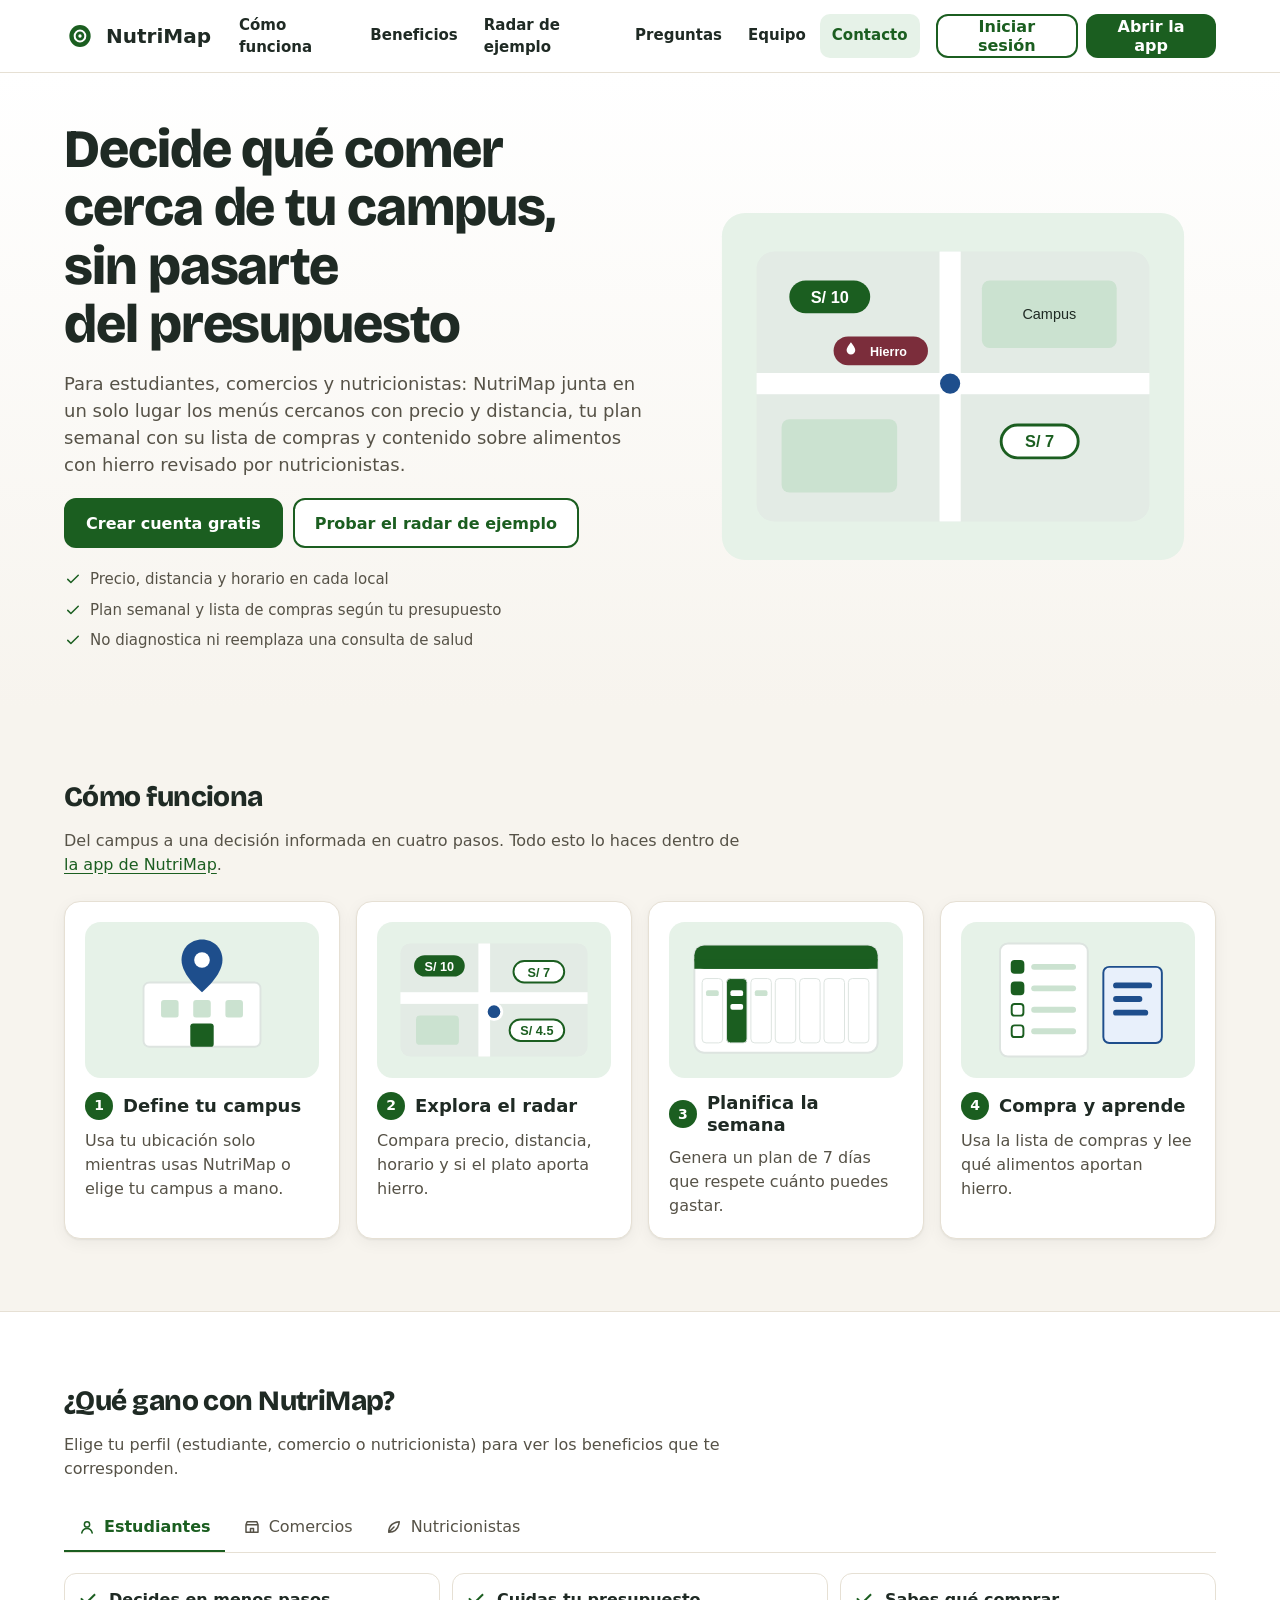
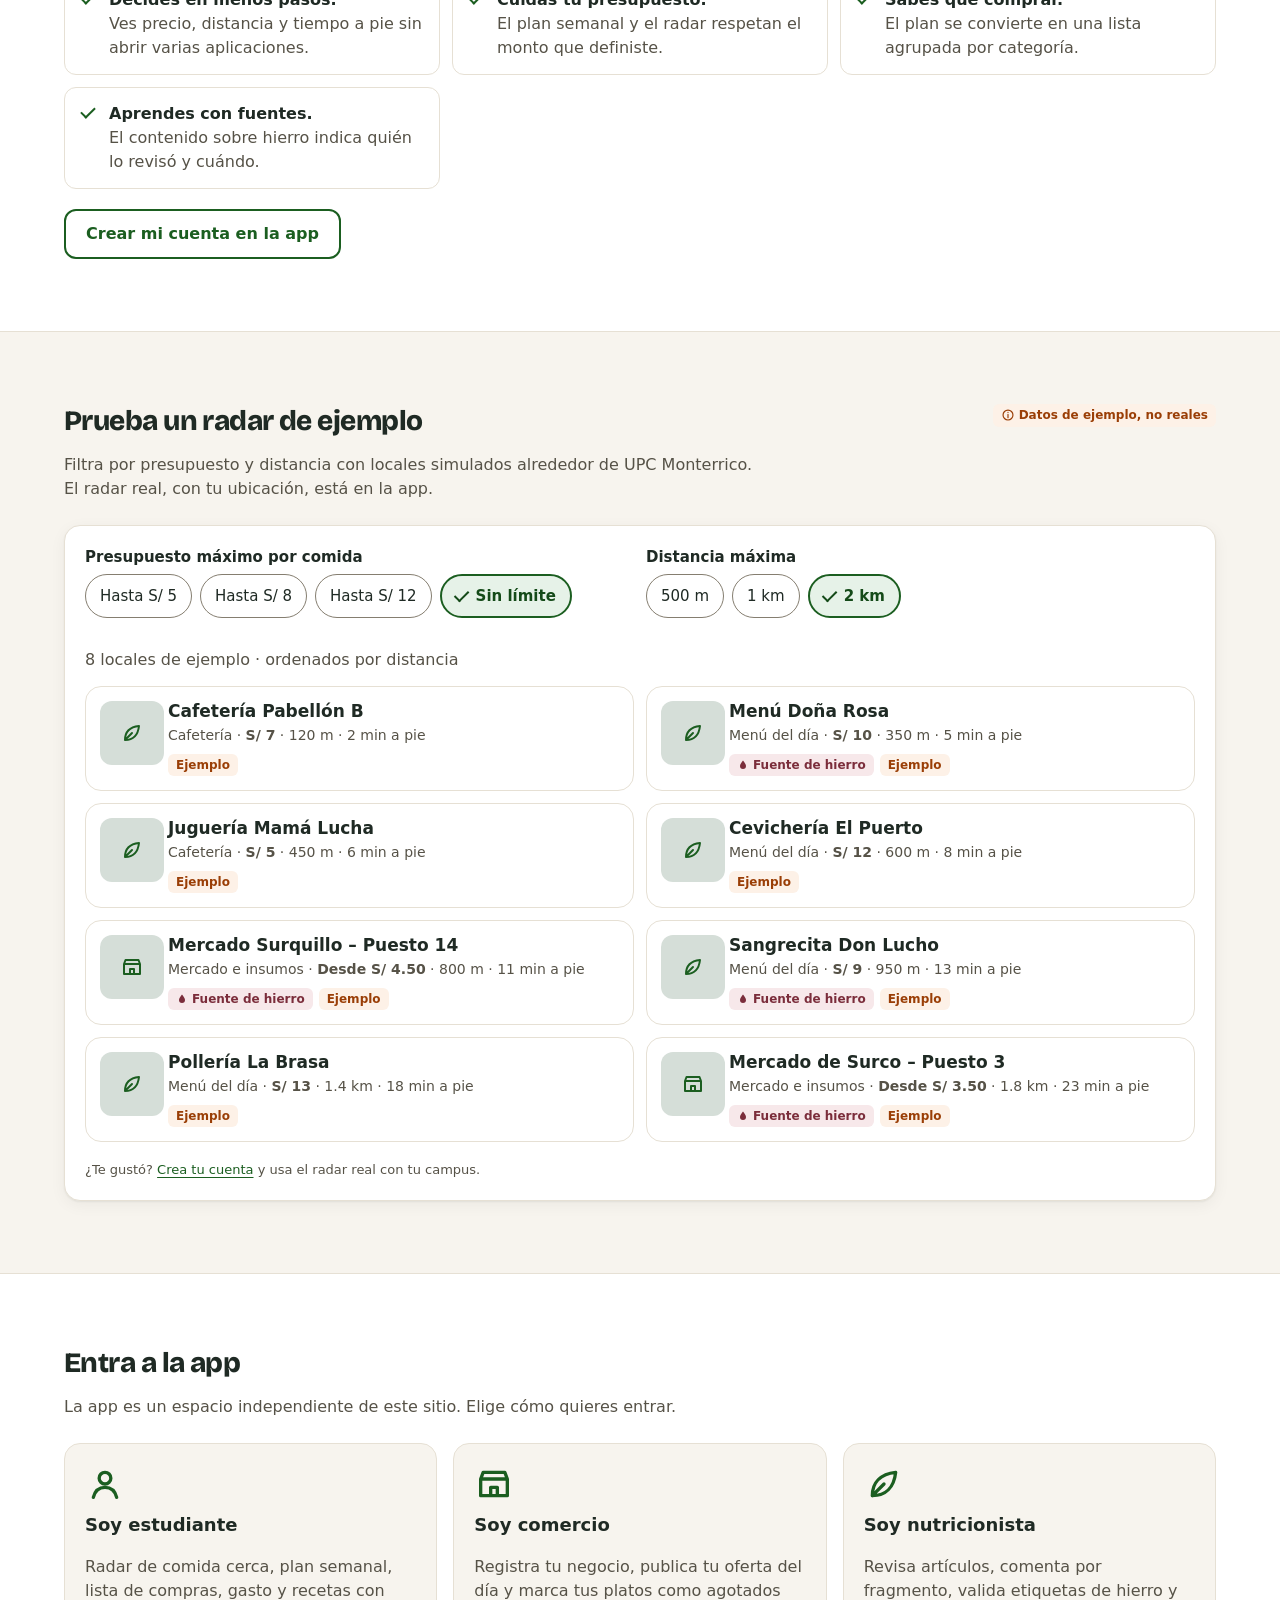
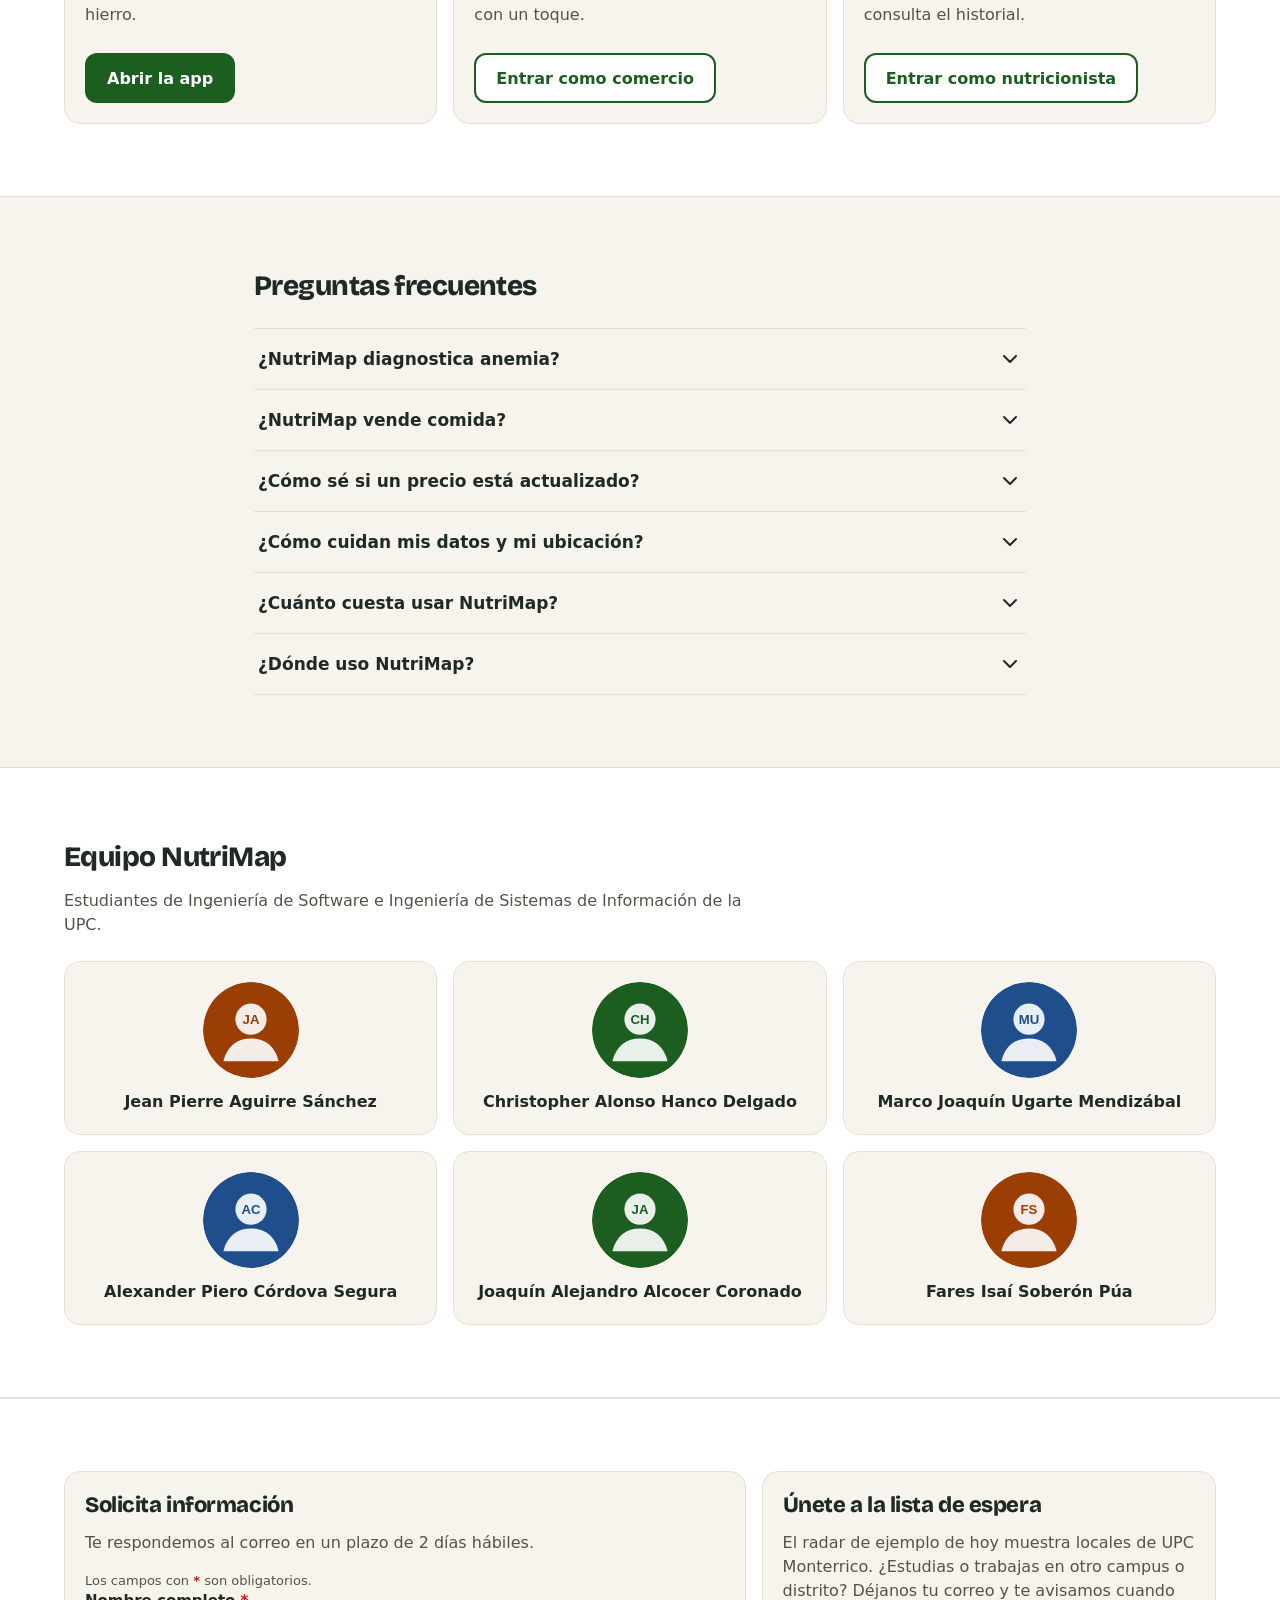
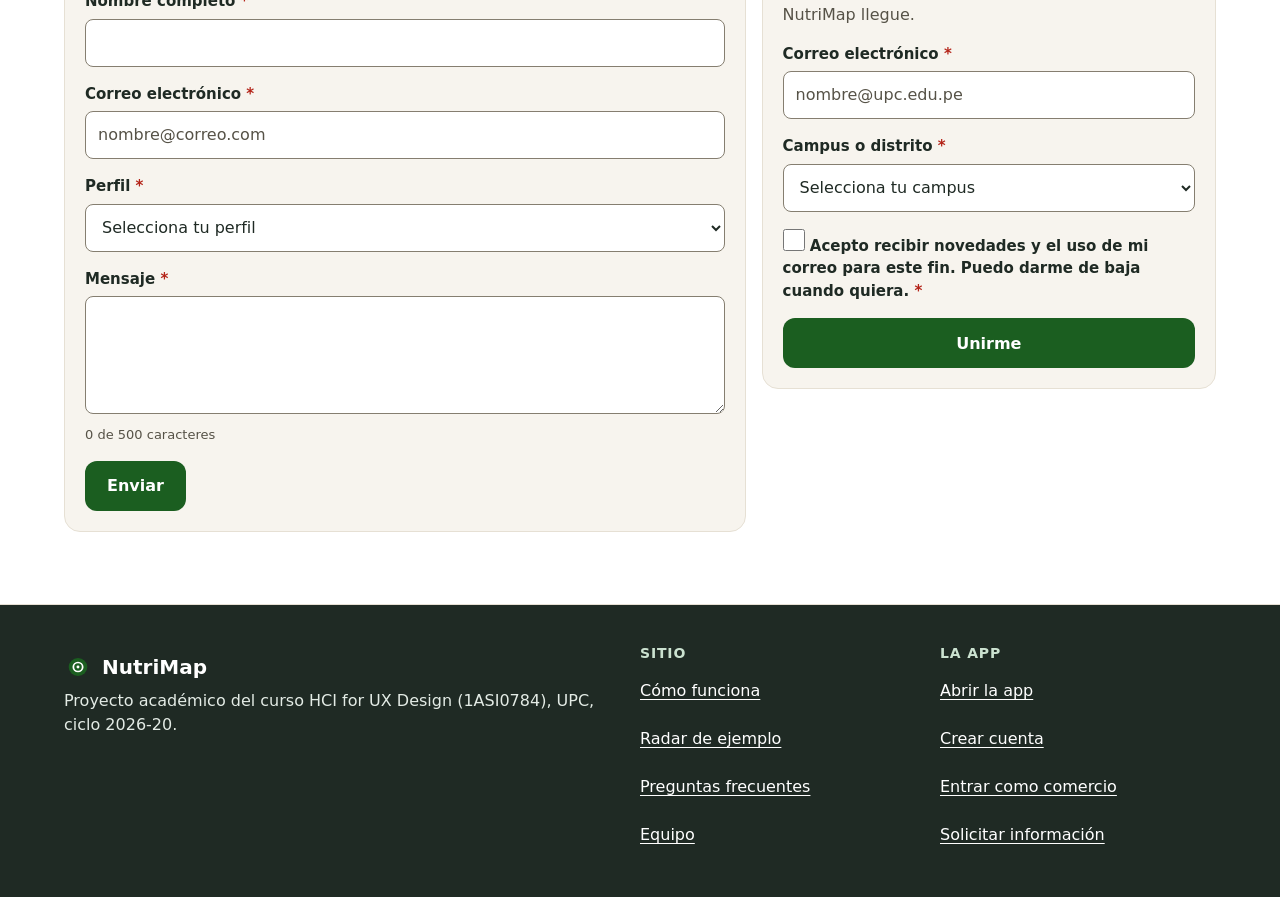
==== commit 2d120ea9: "fix: correcciones de la validacion con agentes (acceso directo, negocio en Cuenta, S/ 10, presupuest" ====
--- a/pages/index.html
+++ b/pages/index.html
@@ -139,7 +139,7 @@
       <div class="container">
         <header class="section-head">
           <h2 id="beneficios-title">¿Qué gano con NutriMap?</h2>
-          <p>Elige tu perfil para ver los beneficios que te corresponden.</p>
+          <p>Elige tu perfil (estudiante, comercio o nutricionista) para ver los beneficios que te corresponden.</p>
         </header>
         <div class="tabs" data-tabs>
           <div class="tablist" role="tablist" aria-label="Perfil">
@@ -347,7 +347,7 @@
 
         <div class="card waitlist" id="lista-espera" tabindex="-1">
           <h2>Únete a la lista de espera</h2>
-          <p class="muted">¿Tu campus o distrito todavía no aparece en la app? Déjanos tu correo y te avisamos cuando NutriMap llegue.</p>
+          <p class="muted">El radar de ejemplo de hoy muestra locales de UPC Monterrico. ¿Estudias o trabajas en otro campus o distrito? Déjanos tu correo y te avisamos cuando NutriMap llegue.</p>
           <form data-waitlist-form novalidate>
             <div class="field">
               <label for="wl-email">Correo electrónico <span class="req" aria-hidden="true">*</span></label>
